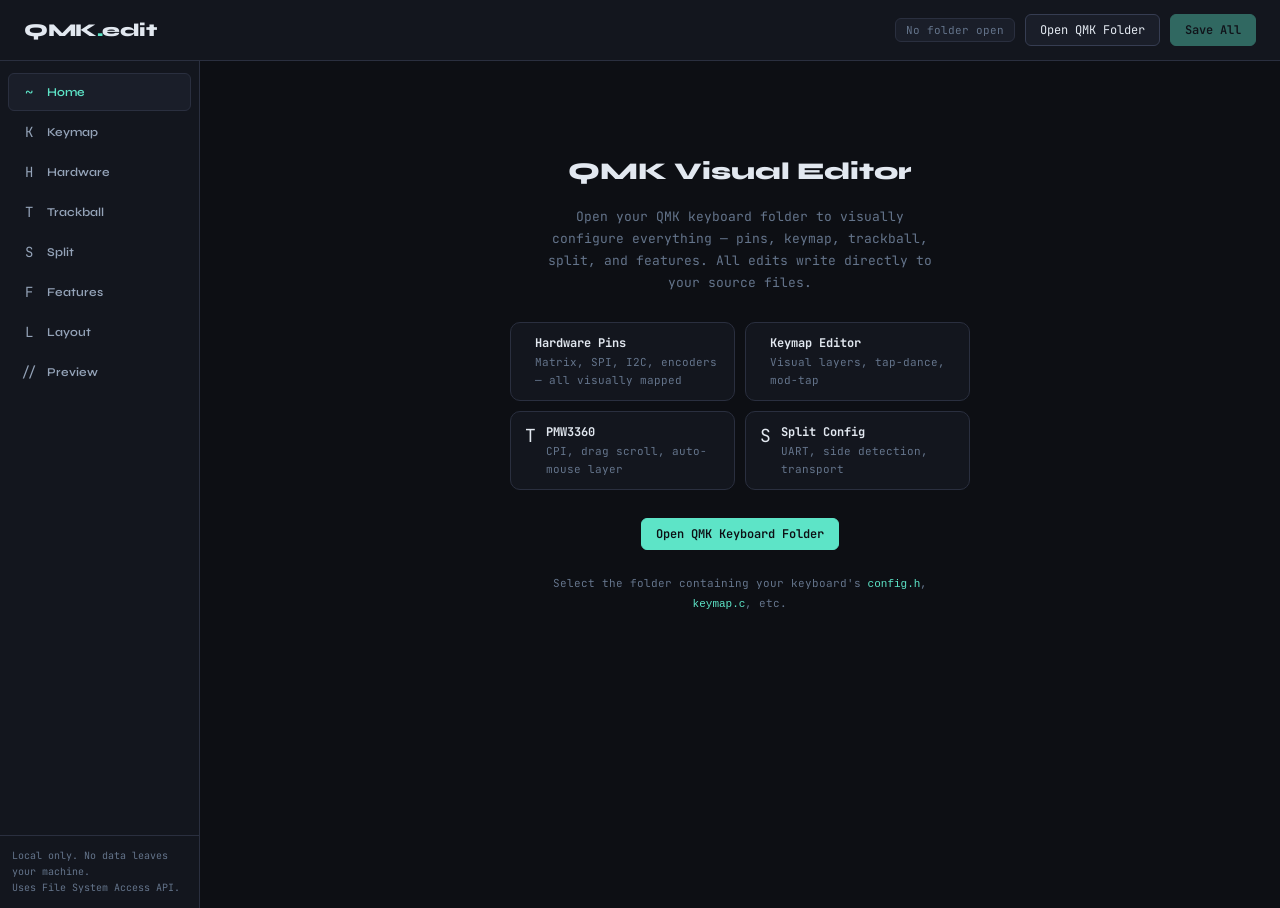
==== qmk_configurator/index.html @ 801195bc "add qmk_configurator as regular directory" ====
<!DOCTYPE html>
<html lang="en">
<head>
<meta charset="UTF-8">
<meta name="viewport" content="width=device-width, initial-scale=1.0">
<title>QMK Visual Editor</title>
<link rel="stylesheet" href="styles.css">
</head>
<body>

<header>
  <div class="logo">QMK<span>.</span>edit</div>
  <div class="header-actions">
    <div class="folder-badge" id="folderBadge">No folder open</div>
    <button class="btn" id="openFolderBtn">Open QMK Folder</button>
    <button class="btn btn-accent" id="saveAllBtn" disabled>Save All</button>
  </div>
</header>

<div class="app-layout">
  <aside class="sidebar">
    <nav class="sidebar-nav">
      <div class="nav-item active" data-panel="home">
        <span class="nav-icon">~</span>
        <span class="nav-label">Home</span>
      </div>
      <div class="nav-item" data-panel="keymap">
        <span class="nav-icon">K</span>
        <span class="nav-label">Keymap</span>
      </div>
      <div class="nav-item" data-panel="hardware">
        <span class="nav-icon">H</span>
        <span class="nav-label">Hardware</span>
      </div>
      <div class="nav-item" data-panel="trackball">
        <span class="nav-icon">T</span>
        <span class="nav-label">Trackball</span>
      </div>
      <div class="nav-item" data-panel="split">
        <span class="nav-icon">S</span>
        <span class="nav-label">Split</span>
      </div>
      <div class="nav-item" data-panel="features">
        <span class="nav-icon">F</span>
        <span class="nav-label">Features</span>
      </div>
      <div class="nav-item" data-panel="layout">
        <span class="nav-icon">L</span>
        <span class="nav-label">Layout</span>
      </div>
      <div class="nav-item" data-panel="preview">
        <span class="nav-icon">//</span>
        <span class="nav-label">Preview</span>
      </div>
    </nav>
    <div class="sidebar-footer">
      <div style="font-size:10px;color:var(--text3);line-height:1.6;">
        Local only. No data leaves your machine.<br>
        Uses File System Access API.
      </div>
    </div>
  </aside>

  <main class="main" id="mainContent">

    <!-- HOME -->
    <div class="panel active" id="panel-home">
      <div id="welcomeScreen" class="welcome">
        <div class="welcome-icon"></div>
        <h2>QMK Visual Editor</h2>
        <p>Open your QMK keyboard folder to visually configure everything — pins, keymap, trackball, split, and features. All edits write directly to your source files.</p>
        <div class="welcome-features">
          <div class="feature-item">
            <span class="feature-icon"></span>
            <div class="feature-text">
              <strong>Hardware Pins</strong>
              <span>Matrix, SPI, I2C, encoders — all visually mapped</span>
            </div>
          </div>
          <div class="feature-item">
            <span class="feature-icon"></span>
            <div class="feature-text">
              <strong>Keymap Editor</strong>
              <span>Visual layers, tap-dance, mod-tap</span>
            </div>
          </div>
          <div class="feature-item">
            <span class="feature-icon">T</span>
            <div class="feature-text">
              <strong>PMW3360</strong>
              <span>CPI, drag scroll, auto-mouse layer</span>
            </div>
          </div>
          <div class="feature-item">
            <span class="feature-icon">S</span>
            <div class="feature-text">
              <strong>Split Config</strong>
              <span>UART, side detection, transport</span>
            </div>
          </div>
        </div>
        <button class="btn btn-accent" id="openFolderBtn2" style="margin-top:8px;"> Open QMK Keyboard Folder</button>
        <p style="font-size:11px;margin-top:4px;">Select the folder containing your keyboard's <code style="color:var(--accent)">config.h</code>, <code style="color:var(--accent)">keymap.c</code>, etc.</p>
      </div>

      <div id="fileStatusScreen" style="display:none; padding:28px;">
        <div class="panel-header">
          <div class="panel-title">Project Files</div>
          <div class="panel-subtitle">Detected files in your QMK keyboard folder</div>
        </div>
        <div class="file-status" id="fileStatusList"></div>
        <div class="info-box">
          Missing files will be created with sensible defaults for RP2040 + PMW3360 + split when you save.
        </div>
        <div style="display:flex;gap:10px;">
          <button class="btn btn-accent" onclick="loadAllFiles()">Load Files</button>
        </div>
      </div>
    </div>

    <!-- KEYMAP -->
    <div class="panel" id="panel-keymap">
      <div class="panel-header">
        <div class="panel-title">Keymap Editor</div>
        <div class="panel-subtitle" id="keymapSubtitle">keymap.c — click a key to assign a keycode</div>
      </div>

      <div class="layer-tabs" id="layerTabs"></div>

      <div class="keyboard-canvas">
        <div id="keyboardVisual"></div>
      </div>

      <div class="row" style="gap:16px;align-items:flex-start;">
        <div class="flex-1">
          <div class="key-editor">
            <h3>Key Assignment — <span id="selectedKeyLabel" style="color:var(--accent)">click a key</span></h3>
            <div class="keycode-search">
              <span class="search-icon">/</span>
              <input type="text" id="keycodeSearch" placeholder="Search keycodes...">
            </div>
            <div class="keycode-categories" id="keycodeCats"></div>
            <div class="keycode-grid" id="keycodeGrid"></div>
          </div>
        </div>
        <div style="width:240px;">
          <div class="section">
            <div class="section-header">
              <span class="section-title">Layer Config</span>
            </div>
            <div class="section-body">
              <div class="field">
                <label>Layer Name</label>
                <input type="text" id="layerNameInput" placeholder="e.g. BASE, NAV, NUM">
              </div>
              <div class="field" style="margin-top:10px;">
                <label>Rows × Cols</label>
                <div style="display:flex;gap:8px;">
                  <input type="number" id="kbRows" value="4" min="1" max="12" style="width:70px;">
                  <input type="number" id="kbCols" value="6" min="1" max="16" style="width:70px;">
                  <button class="btn btn-sm" onclick="rebuildKeyboard()">↺ Rebuild</button>
                </div>
              </div>
            </div>
          </div>
        </div>
      </div>

      <div class="section">
        <div class="section-header" onclick="toggleSection(this)">
          <span class="section-title">Matrix Timing <span class="section-badge file">config.h</span></span>
          <span class="chevron">v</span>
        </div>
        <div class="section-body">
          <div class="form-grid form-grid-3">
            <div class="field">
              <label>DEBOUNCE <span class="hint">ms, default 5</span></label>
              <input type="number" id="cfgDebounce" value="5" min="0" max="100">
            </div>
            <div class="field">
              <label>MATRIX_IO_DELAY <span class="hint">us, default 30</span></label>
              <input type="number" id="cfgMatrixIoDelay" value="30" min="0" max="1000">
            </div>
            <div class="field">
              <label>USB_POLLING_INTERVAL_MS <span class="hint">default 1</span></label>
              <input type="number" id="cfgUsbPolling" value="1" min="1" max="10">
            </div>
          </div>
        </div>
      </div>

      <div class="section">
        <div class="section-header" onclick="toggleSection(this)">
          <span class="section-title">Tap / Hold Behavior <span class="section-badge file">config.h</span></span>
          <span class="chevron">v</span>
        </div>
        <div class="section-body">
          <div class="form-grid form-grid-3">
            <div class="field">
              <label>TAPPING_TERM <span class="hint">ms, default 200</span></label>
              <input type="number" id="cfgTappingTerm" value="200" min="50" max="1000">
            </div>
            <div class="field">
              <label>QUICK_TAP_TERM <span class="hint">ms, 0=disabled</span></label>
              <input type="number" id="cfgQuickTapTerm" value="0" min="0" max="500">
            </div>
            <div class="field">
              <label>ONESHOT_TIMEOUT <span class="hint">ms, default 300</span></label>
              <input type="number" id="cfgOneshotTimeout" value="300" min="0" max="5000">
            </div>
            <div class="field">
              <label>COMBO_TERM <span class="hint">ms, default TAPPING_TERM</span></label>
              <input type="number" id="cfgComboTerm" value="50" min="0" max="500">
            </div>
            <div class="field">
              <label>LEADER_TIMEOUT <span class="hint">ms, default 300</span></label>
              <input type="number" id="cfgLeaderTimeout" value="300" min="0" max="5000">
            </div>
          </div>
          <div class="toggles-grid" style="margin-top:14px;">
            <div class="toggle-row">
              <div class="toggle-label"><strong>PERMISSIVE_HOLD</strong><span>Trigger hold if another key pressed before TAPPING_TERM</span></div>
              <div class="toggle" id="tgl-permissive-hold" onclick="toggleTgl(this)"></div>
            </div>
            <div class="toggle-row">
              <div class="toggle-label"><strong>HOLD_ON_OTHER_KEY_PRESS</strong><span>Select hold immediately when another key pressed</span></div>
              <div class="toggle" id="tgl-hold-on-other" onclick="toggleTgl(this)"></div>
            </div>
            <div class="toggle-row">
              <div class="toggle-label"><strong>RETRO_TAPPING</strong><span>Tap after TAPPING_TERM if no other key interrupted</span></div>
              <div class="toggle" id="tgl-retro-tapping" onclick="toggleTgl(this)"></div>
            </div>
            <div class="toggle-row">
              <div class="toggle-label"><strong>LOCKING_SUPPORT_ENABLE</strong><span>Mechanical locking switch support</span></div>
              <div class="toggle" id="tgl-locking" onclick="toggleTgl(this)"></div>
            </div>
            <div class="toggle-row">
              <div class="toggle-label"><strong>LOCKING_RESYNC_ENABLE</strong><span>Keep LED state in sync with lock switch</span></div>
              <div class="toggle" id="tgl-locking-resync" onclick="toggleTgl(this)"></div>
            </div>
            <div class="toggle-row">
              <div class="toggle-label"><strong>MOUSE_EXTENDED_REPORT</strong><span>Extended mouse reports (-32767 to 32767)</span></div>
              <div class="toggle" id="tgl-mouse-ext" onclick="toggleTgl(this)"></div>
            </div>
          </div>
        </div>
      </div>
    </div>

    <!-- HARDWARE -->
    <div class="panel" id="panel-hardware">
      <div class="panel-header">
        <div class="panel-title">Hardware / Pins</div>
        <div class="panel-subtitle">config.h — RP2040 pin assignments</div>
      </div>

      <div class="section">
        <div class="section-header" onclick="toggleSection(this)">
          <span class="section-title">RP2040 Pin Map <span class="section-badge">live</span></span>
          <span style="display:flex;align-items:center;gap:10px;">
            <span class="chevron">v</span>
          </span>
        </div>
        <div class="section-body" style="padding:12px;">
          <div style="overflow-x:auto;">
            <svg id="rp2040Svg" viewBox="-10 0 820 660" xmlns="http://www.w3.org/2000/svg"
                 style="width:100%;max-width:760px;display:block;font-family:JetBrains Mono,monospace;"></svg>
          </div>
          <div style="display:flex;gap:16px;flex-wrap:wrap;margin-top:10px;" id="pinMapLegendFull"></div>
        </div>
      </div>

      <div class="section">
        <div class="section-header" onclick="toggleSection(this)">
          <span class="section-title">Matrix Pins <span class="section-badge file">config.h</span></span>
          <span class="chevron">v</span>
        </div>
        <div class="section-body">

          <!-- Hidden legacy inputs kept for parser/generator compat -->
          <input type="hidden" id="matrixRowPins">
          <input type="hidden" id="matrixColPins">

          <div class="info-box" style="margin-bottom:14px;">
            Click any <strong style="color:var(--accent);">row</strong> or <strong style="color:var(--accent2);">col</strong> header cell to assign a GPIO pin. Use <strong>+/−</strong> to add or remove rows and columns. Each intersection shows which switch connects those two pins.
          </div>

          <!-- Controls bar -->
          <div style="display:flex;align-items:center;gap:14px;margin-bottom:14px;flex-wrap:wrap;">
            <div style="display:flex;align-items:center;gap:6px;">
              <span style="font-size:11px;color:var(--text3);">Rows:</span>
              <button class="btn btn-sm" id="matrixRemoveRow">−</button>
              <span id="matrixRowCount" style="font-size:13px;min-width:20px;text-align:center;">4</span>
              <button class="btn btn-sm" id="matrixAddRow">+</button>
            </div>
            <div style="display:flex;align-items:center;gap:6px;">
              <span style="font-size:11px;color:var(--text3);">Cols:</span>
              <button class="btn btn-sm" id="matrixRemoveCol">−</button>
              <span id="matrixColCount" style="font-size:13px;min-width:20px;text-align:center;">6</span>
              <button class="btn btn-sm" id="matrixAddCol">+</button>
            </div>
            <div style="display:flex;align-items:center;gap:8px;margin-left:auto;">
              <label style="font-size:11px;text-transform:none;letter-spacing:0;">Diode Dir:</label>
              <select id="diodeDir" style="width:auto;">
                <option value="COL2ROW">COL2ROW</option>
                <option value="ROW2COL">ROW2COL</option>
              </select>
            </div>
          </div>

          <!-- Matrix grid -->
          <div style="overflow-x:auto;">
            <div id="matrixGrid" style="display:inline-block;min-width:100%;"></div>
          </div>

          <!-- Right-half col mirroring -->
          <div style="margin-top:14px;padding-top:12px;border-top:1px solid var(--border);">
            <div class="toggle-row">
              <div class="toggle-label">
                <strong>Reverse cols for right half</strong>
                <span>Adds MATRIX_COL_PINS_RIGHT with columns in reverse order — fixes mirrored keys on right half</span>
              </div>
              <div class="toggle" id="tgl-right-col-reverse" onclick="toggleTgl(this)"></div>
            </div>
          </div>
          <!-- Hidden inputs for right-half pins (used by generator) -->
          <input type="hidden" id="matrixRowPinsRight">
          <input type="hidden" id="matrixColPinsRight">
          <!-- Matrix pin conflict banner -->
          <div id="matrixConflictBox" style="display:none;margin-top:10px;background:var(--danger)10;border:1px solid var(--danger)40;border-radius:var(--radius);padding:10px 14px;font-size:11px;color:var(--text2);">
            <div style="font-weight:600;color:var(--danger);margin-bottom:6px;">Pin conflict — same GPIO used in multiple rows/cols. Will not compile.</div>
            <div id="matrixConflictList" style="display:flex;flex-direction:column;gap:4px;"></div>
          </div>

          <!-- Pin picker popup -->
          <div id="pinPicker" style="display:none;position:fixed;z-index:9000;background:var(--surface);border:1px solid var(--border2);border-radius:var(--radius-lg);padding:14px;box-shadow:0 8px 32px #00000060;min-width:260px;">
            <div style="display:flex;align-items:center;justify-content:space-between;margin-bottom:10px;">
              <span style="font-family:var(--font-ui);font-weight:700;font-size:13px;" id="pinPickerTitle">Assign Pin</span>
              <button class="btn btn-sm btn-danger" onclick="clearPickerPin()">Clear</button>
            </div>
            <div style="font-size:10px;color:var(--text3);margin-bottom:8px;">RP2040 GPIO — used pins shown dimmed</div>
            <div id="pinPickerGrid" style="display:flex;flex-wrap:wrap;gap:5px;"></div>
            <div style="margin-top:10px;display:flex;gap:8px;align-items:center;">
              <input type="text" id="pinPickerCustom" placeholder="Custom pin name..." style="flex:1;font-size:11px;">
              <button class="btn btn-sm" onclick="applyCustomPin()">Set</button>
            </div>
            <button class="btn btn-sm" style="margin-top:8px;width:100%;text-align:center;" onclick="closePinPicker()">Done</button>
          </div>
          <div id="pinPickerOverlay" style="display:none;position:fixed;inset:0;z-index:8999;" onclick="closePinPicker()"></div>

        </div>
      </div>

      <div class="section">
        <div class="section-header" onclick="toggleSection(this)">
          <span class="section-title">USB / Boot <span class="section-badge file">config.h</span></span>
          <span class="chevron">v</span>
        </div>
        <div class="section-body">
          <div class="form-grid form-grid-3">
            <div class="field">
              <label>Bootloader</label>
              <select id="bootloader">
                <option value="rp2040">rp2040 (UF2)</option>
                <option value="rp2040-e4">rp2040-e4</option>
              </select>
            </div>
            <div class="field">
              <label>Processor</label>
              <select id="processor">
                <option value="RP2040">RP2040</option>
              </select>
            </div>
            <div class="field">
              <label>Board</label>
              <select id="board">
                <option value="GENERIC_RP_RP2040">Generic RP2040</option>
                <option value="ADAFRUIT_KB2040">Adafruit KB2040</option>
                <option value="SPARKFUN_PRO_MICRO_RP2040">SparkFun Pro Micro RP2040</option>
                <option value="WAVESHARE_RP2040_ZERO">Waveshare Zero</option>
                <option value="SEEED_XIAO_RP2040">Seeed XIAO RP2040</option>
              </select>
            </div>
          </div>
        </div>
      </div>

      <div class="section">
        <div class="section-header" onclick="toggleSection(this)">
          <span class="section-title">RGB / LEDs <span class="section-badge file">config.h</span></span>
          <span class="chevron">v</span>
        </div>
        <div class="section-body">
          <div class="form-grid form-grid-3">
            <div class="field">
              <label>RGB Data Pin</label>
              <input type="text" id="rgbPin" placeholder="GP16">
            </div>
            <div class="field">
              <label>LED Count</label>
              <input type="number" id="rgbCount" value="0" min="0" max="300">
            </div>
            <div class="field">
              <label>RGB Type</label>
              <select id="rgbType">
                <option value="none">None</option>
                <option value="WS2812">WS2812</option>
                <option value="SK6812RGBW">SK6812RGBW</option>
                <option value="APA102">APA102</option>
              </select>
            </div>
          </div>
        </div>
      </div>

      <div class="section">
        <div class="section-header" onclick="toggleSection(this)">
          <span class="section-title">Encoders <span class="section-badge file">config.h</span></span>
          <span class="chevron">v</span>
        </div>
        <div class="section-body">
          <div class="form-grid form-grid-2">
            <div class="field">
              <label>Encoder A Pin (Left)</label>
              <input type="text" id="encAPin" placeholder="GP20">
            </div>
            <div class="field">
              <label>Encoder B Pin (Left)</label>
              <input type="text" id="encBPin" placeholder="GP21">
            </div>
            <div class="field">
              <label>Encoder A Pin (Right)</label>
              <input type="text" id="encAPin2" placeholder="GP20">
            </div>
            <div class="field">
              <label>Encoder B Pin (Right)</label>
              <input type="text" id="encBPin2" placeholder="GP21">
            </div>
          </div>
        </div>
      </div>

    </div>

    <!-- TRACKBALL -->
    <div class="panel" id="panel-trackball">
      <div class="panel-header">
        <div class="panel-title">PMW3360 Trackball</div>
        <div class="panel-subtitle">config.h + rules.mk — SPI pointing device configuration</div>
      </div>

      <div class="warn-box">
        Note: PMW3360 uses SPI. Make sure your SPI pins don't conflict with split serial. Default SPI0 on RP2040: SCK=GP2, MOSI=GP3, MISO=GP4.
      </div>

      <div class="section">
        <div class="section-header" onclick="toggleSection(this)">
          <span class="section-title">SPI / Wiring <span class="section-badge file">config.h</span></span>
          <span class="chevron">v</span>
        </div>
        <div class="section-body">
          <div class="form-grid form-grid-3">
            <div class="field">
              <label>SPI Bus</label>
              <select id="spiBus">
                <option value="SPI_DRIVER">SPI0 — SPID0 (SCK=GP2/6/18/22)</option>
                <option value="SPI_DRIVER_1">SPI1 — SPID1 (SCK=GP10/14/26)</option>
              </select>
            </div>
            <div class="field">
              <label>SCK Pin</label>
              <input type="text" id="spiSck" placeholder="GP2" value="GP2">
            </div>
            <div class="field">
              <label>MOSI Pin</label>
              <input type="text" id="spiMosi" placeholder="GP3" value="GP3">
            </div>
            <div class="field">
              <label>MISO Pin</label>
              <input type="text" id="spiMiso" placeholder="GP4" value="GP4">
            </div>
            <div class="field">
              <label>CS (Chip Select) Pin</label>
              <input type="text" id="spiCs" placeholder="GP5" value="GP5">
            </div>
            <div class="field">
              <label>Which Half?</label>
              <select id="tbSide">
                <option value="right">Right half</option>
                <option value="left">Left half</option>
              </select>
            </div>
          </div>
        </div>
      </div>

      <div class="section">
        <div class="section-header" onclick="toggleSection(this)">
          <span class="section-title">PMW3360 Settings <span class="section-badge file">config.h</span></span>
          <span class="chevron">v</span>
        </div>
        <div class="section-body">
          <div class="form-grid form-grid-3">
            <div class="field">
              <label>CPI (DPI) <span class="hint">100–12000</span></label>
              <input type="number" id="tbCpi" value="1600" min="100" max="12000" step="100">
            </div>
          </div>

          <!-- Visual Orientation Picker -->
          <div style="margin-top:18px;">
            <label style="display:block;margin-bottom:10px;">Trackball Orientation <span class="hint">drag the dial or use presets — sets ROTATIONAL_TRANSFORM_ANGLE</span></label>
            <div style="display:flex;gap:20px;align-items:flex-start;flex-wrap:wrap;">

              <!-- Compass Dial -->
              <div style="display:flex;flex-direction:column;align-items:center;gap:10px;">
                <div style="position:relative;width:140px;height:140px;cursor:grab;" id="orientDial">
                  <svg id="orientSvg" width="140" height="140" viewBox="0 0 140 140">
                    <!-- Outer ring -->
                    <circle cx="70" cy="70" r="66" fill="none" stroke="var(--border2)" stroke-width="1.5"/>
                    <circle cx="70" cy="70" r="58" fill="var(--surface3)" stroke="var(--border)" stroke-width="1"/>
                    <!-- Tick marks -->
                    <g id="ticks"></g>
                    <!-- Ball body -->
                    <circle cx="70" cy="70" r="28" fill="url(#ballGrad)" stroke="var(--accent)" stroke-width="1.5" stroke-opacity="0.5"/>
                    <defs>
                      <radialGradient id="ballGrad" cx="38%" cy="35%">
                        <stop offset="0%" stop-color="#3a4060"/>
                        <stop offset="100%" stop-color="#1a1e29"/>
                      </radialGradient>
                    </defs>
                    <!-- Direction arrow -->
                    <g id="orientArrow" transform="rotate(0,70,70)">
                      <line x1="70" y1="70" x2="70" y2="20" stroke="var(--accent)" stroke-width="2.5" stroke-linecap="round"/>
                      <polygon points="70,12 66,22 74,22" fill="var(--accent)"/>
                      <!-- Arrow label -->
                      <text x="70" y="9" text-anchor="middle" font-size="7" fill="var(--accent)" font-family="JetBrains Mono,monospace">↑</text>
                    </g>
                    <!-- Crosshair labels -->
                    <text x="70" y="8" text-anchor="middle" font-size="8" fill="var(--text3)" font-family="JetBrains Mono,monospace">0°</text>
                    <text x="134" y="73" text-anchor="end" font-size="8" fill="var(--text3)" font-family="JetBrains Mono,monospace">90°</text>
                    <text x="70" y="137" text-anchor="middle" font-size="8" fill="var(--text3)" font-family="JetBrains Mono,monospace">180°</text>
                    <text x="6" y="73" text-anchor="start" font-size="8" fill="var(--text3)" font-family="JetBrains Mono,monospace">270°</text>
                  </svg>
                </div>
                <div style="display:flex;align-items:center;gap:8px;">
                  <input type="number" id="tbRotation" value="0" min="0" max="359" step="1"
                    style="width:70px;text-align:center;"
                    oninput="setOrientAngle(parseInt(this.value)||0)">
                  <span style="color:var(--text3);font-size:11px;">degrees</span>
                </div>
              </div>

              <!-- Presets + Invert -->
              <div style="display:flex;flex-direction:column;gap:12px;flex:1;min-width:180px;">
                <div>
                  <label style="display:block;margin-bottom:6px;">Quick Presets</label>
                  <div style="display:grid;grid-template-columns:1fr 1fr;gap:5px;">
                    <button class="btn btn-sm orient-preset" data-angle="0">↑ 0° (default)</button>
                    <button class="btn btn-sm orient-preset" data-angle="90">→ 90°</button>
                    <button class="btn btn-sm orient-preset" data-angle="180">↓ 180°</button>
                    <button class="btn btn-sm orient-preset" data-angle="270">← 270°</button>
                    <button class="btn btn-sm orient-preset" data-angle="45">↗ 45°</button>
                    <button class="btn btn-sm orient-preset" data-angle="315">↖ 315°</button>
                  </div>
                </div>

                <div>
                  <label style="display:block;margin-bottom:6px;">Axis Adjustments</label>
                  <div style="display:flex;flex-direction:column;gap:6px;">
                    <div class="toggle-row">
                      <div class="toggle-label">
                        <strong>Invert X</strong>
                        <span>Flip left/right movement</span>
                      </div>
                      <div class="toggle" id="tgl-invertx" onclick="toggleTgl(this)"></div>
                    </div>
                    <div class="toggle-row">
                      <div class="toggle-label">
                        <strong>Invert Y</strong>
                        <span>Flip up/down movement</span>
                      </div>
                      <div class="toggle" id="tgl-inverty" onclick="toggleTgl(this)"></div>
                    </div>
                    <div class="toggle-row">
                      <div class="toggle-label">
                        <strong>Swap X/Y</strong>
                        <span>Rotate axes 90° (no angle needed)</span>
                      </div>
                      <div class="toggle" id="tgl-swapxy" onclick="toggleTgl(this)"></div>
                    </div>
                  </div>
                </div>

                <div class="info-box" style="margin:0;font-size:10px;">
                  <strong style="color:var(--accent);">Tip:</strong> If your ball moves diagonally when you push straight, adjust the angle. If it moves in the wrong axis entirely, use Swap X/Y. If direction is reversed, use Invert.
                </div>
              </div>
            </div>
          </div>
          <div class="toggles-grid" style="margin-top:14px;">
            <div class="toggle-row">
              <div class="toggle-label">
                <strong>Drag Scroll</strong>
                <span>Ball scrolls instead of moves cursor</span>
              </div>
              <div class="toggle" id="tgl-dragscroll" onclick="toggleTgl(this)"></div>
            </div>
            <div class="toggle-row">
              <div class="toggle-label">
                <strong>Auto Mouse Layer</strong>
                <span>Activates layer on trackball move</span>
              </div>
              <div class="toggle" id="tgl-automouse" onclick="toggleTgl(this)"></div>
            </div>
            <div class="toggle-row">
              <div class="toggle-label">
                <strong>Scroll Acceleration</strong>
                <span>Faster ball = faster scroll</span>
              </div>
              <div class="toggle" id="tgl-scrollaccel" onclick="toggleTgl(this)"></div>
            </div>
            <div class="toggle-row">
              <div class="toggle-label">
                <strong>Combined Pointing</strong>
                <span>Trackball on slave half</span>
              </div>
              <div class="toggle" id="tgl-combined" onclick="toggleTgl(this)"></div>
            </div>
          </div>
        </div>
      </div>

      <div class="section" id="autoMouseSection">
        <div class="section-header" onclick="toggleSection(this)">
          <span class="section-title">Auto Mouse Layer Settings <span class="section-badge file">config.h</span></span>
          <span class="chevron">v</span>
        </div>
        <div class="section-body">
          <div class="form-grid form-grid-3">
            <div class="field">
              <label>Auto Mouse Layer</label>
              <input type="number" id="autoMouseLayer" value="1" min="0" max="15">
            </div>
            <div class="field">
              <label>Timeout (ms)</label>
              <input type="number" id="autoMouseTimeout" value="650" min="100" max="5000">
            </div>
            <div class="field">
              <label>Debounce (ms)</label>
              <input type="number" id="autoMouseDebounce" value="25" min="0" max="200">
            </div>
          </div>
        </div>
      </div>

      <div class="section">
        <div class="section-header" onclick="toggleSection(this)">
          <span class="section-title">rules.mk Entries <span class="section-badge file">rules.mk</span></span>
          <span class="chevron">v</span>
        </div>
        <div class="section-body">
          <div class="toggles-grid">
            <div class="toggle-row">
              <div class="toggle-label">
                <strong>POINTING_DEVICE_ENABLE</strong>
                <span>Required for any pointing device</span>
              </div>
              <div class="toggle on" id="tgl-pde" onclick="toggleTgl(this)"></div>
            </div>
            <div class="toggle-row">
              <div class="toggle-label">
                <strong>SPI_DRIVER_REQUIRED</strong>
                <span>Needed for PMW3360</span>
              </div>
              <div class="toggle on" id="tgl-spi" onclick="toggleTgl(this)"></div>
            </div>
          </div>
        </div>
      </div>
    </div>

    <!-- SPLIT -->
    <div class="panel" id="panel-split">
      <div class="panel-header">
        <div class="panel-title">Split Configuration</div>
        <div class="panel-subtitle">config.h + rules.mk — handwired split keyboard settings</div>
      </div>

      <div class="section">
        <div class="section-header" onclick="toggleSection(this)">
          <span class="section-title">Transport / Serial <span class="section-badge file">rules.mk + config.h</span></span>
          <span class="chevron">v</span>
        </div>
        <div class="section-body">
          <div class="form-grid form-grid-2">
            <div class="field">
              <label>Serial Driver</label>
              <select id="serialDriver" onchange="updateSerialDriverUI()">
                <option value="vendor">vendor — Native USB (recommended, no wires)</option>
                <option value="serial">serial — PIO half-duplex (single wire, RP2040)</option>
                <option value="bitbang">bitbang — Software serial (any pin, slower)</option>
              </select>
            </div>
            <div class="field" id="serialPinField" style="display:none;">
              <label>Serial Pin <span class="hint" id="serialPinHint">SOFT_SERIAL_PIN</span></label>
              <input type="text" id="serialPin" placeholder="GP1" value="GP1">
            </div>
            <div class="field" id="serialSpeedField" style="display:none;">
              <label>Bitbang Speed <span class="hint">SELECT_SOFT_SERIAL_SPEED</span></label>
              <select id="serialSpeed">
                <option value="1">1 — 460800 baud</option>
                <option value="2">2 — 230400 baud</option>
                <option value="3">3 — 115200 baud</option>
                <option value="4">4 — 57600 baud</option>
                <option value="5">5 — 38400 baud</option>
              </select>
            </div>
          </div>
        </div>
      </div>

      <div class="section">
        <div class="section-header" onclick="toggleSection(this)">
          <span class="section-title">Side Detection <span class="section-badge file">config.h</span></span>
          <span class="chevron">v</span>
        </div>
        <div class="section-body">
          <div class="form-grid form-grid-2">
            <div class="field">
              <label>Detection Method</label>
              <select id="sideDetect">
                <option value="pin">SPLIT_HAND_PIN — dedicated GPIO</option>
                <option value="eeprom">EE_HANDS — set via QMK flashing</option>
                <option value="matrix">SPLIT_HAND_MATRIX_GRID</option>
              </select>
            </div>
            <div class="field" id="sideDetectPinField">
              <label>Hand Pin</label>
              <input type="text" id="handPin" placeholder="GP25" value="GP25">
            </div>
          </div>
          <div class="info-box" style="margin-top:12px;margin-bottom:0;">
            SPLIT_HAND_PIN: tie the pin HIGH on one half (right), LOW on the other (left) via pull resistor or VCC/GND wiring.
          </div>
          <div style="margin-top:14px;">
            <div class="form-grid form-grid-2">
              <div class="field">
                <label>Master Side <span class="hint">which half is plugged into USB</span></label>
                <select id="masterSide">
                  <option value="none">Auto-detect (SPLIT_USB_DETECT)</option>
                  <option value="left">MASTER_LEFT — left half is master</option>
                  <option value="right">MASTER_RIGHT — right half is master</option>
                </select>
              </div>
            </div>
            <div class="info-box" style="margin-top:8px;margin-bottom:0;">
              MASTER_LEFT / MASTER_RIGHT: hardcodes which half is the USB master. Use when auto-detect is unreliable. Mutually exclusive with SPLIT_USB_DETECT.
            </div>
          </div>
        </div>
      </div>

      <div class="section">
        <div class="section-header" onclick="toggleSection(this)">
          <span class="section-title">Split Features <span class="section-badge file">config.h</span></span>
          <span class="chevron">v</span>
        </div>
        <div class="section-body">
          <div class="toggles-grid">
            <div class="toggle-row">
              <div class="toggle-label">
                <strong>SPLIT_USB_DETECT</strong>
                <span>Auto-detect USB master (ignored if MASTER_LEFT/RIGHT set)</span>
              </div>
              <div class="toggle on" id="tgl-usb-detect" onclick="toggleTgl(this)"></div>
            </div>
            <div class="toggle-row">
              <div class="toggle-label">
                <strong>SPLIT_LAYER_STATE_ENABLE</strong>
                <span>Sync layer state across halves</span>
              </div>
              <div class="toggle on" id="tgl-layer-sync" onclick="toggleTgl(this)"></div>
            </div>
            <div class="toggle-row">
              <div class="toggle-label">
                <strong>SPLIT_LED_STATE_ENABLE</strong>
                <span>Sync LED/RGB state</span>
              </div>
              <div class="toggle" id="tgl-led-sync" onclick="toggleTgl(this)"></div>
            </div>
            <div class="toggle-row">
              <div class="toggle-label">
                <strong>SPLIT_MODS_ENABLE</strong>
                <span>Sync modifier state</span>
              </div>
              <div class="toggle on" id="tgl-mods-sync" onclick="toggleTgl(this)"></div>
            </div>
            <div class="toggle-row">
              <div class="toggle-label">
                <strong>SPLIT_TRANSPORT_MIRROR</strong>
                <span>Mirror matrix on master side</span>
              </div>
              <div class="toggle on" id="tgl-mirror" onclick="toggleTgl(this)"></div>
            </div>
            <div class="toggle-row">
              <div class="toggle-label">
                <strong>SPLIT_WATCHDOG_ENABLE</strong>
                <span>Watchdog for split comms</span>
              </div>
              <div class="toggle" id="tgl-watchdog" onclick="toggleTgl(this)"></div>
            </div>
          </div>
        </div>
      </div>
    </div>

    <!-- FEATURES -->
    <div class="panel" id="panel-features">
      <div class="panel-header">
        <div class="panel-title">Features</div>
        <div class="panel-subtitle">rules.mk — enable/disable QMK feature modules</div>
      </div>

      <div class="section">
        <div class="section-header" onclick="toggleSection(this)">
          <span class="section-title"> Core Features <span class="section-badge file">rules.mk</span></span>
          <span class="chevron">v</span>
        </div>
        <div class="section-body">
          <div class="toggles-grid">
            <div class="toggle-row"><div class="toggle-label"><strong>NKRO_ENABLE</strong><span>N-key rollover</span></div><div class="toggle on" id="tgl-nkro" onclick="toggleTgl(this)"></div></div>
            <div class="toggle-row"><div class="toggle-label"><strong>BOOTMAGIC_ENABLE</strong><span>Hold key on boot to enter bootloader</span></div><div class="toggle on" id="tgl-bootmagic" onclick="toggleTgl(this)"></div></div>
            <div class="toggle-row"><div class="toggle-label"><strong>MOUSEKEY_ENABLE</strong><span>Mouse keys in keymap</span></div><div class="toggle" id="tgl-mousekey" onclick="toggleTgl(this)"></div></div>
            <div class="toggle-row"><div class="toggle-label"><strong>EXTRAKEY_ENABLE</strong><span>Audio/system controls</span></div><div class="toggle on" id="tgl-extrakey" onclick="toggleTgl(this)"></div></div>
            <div class="toggle-row"><div class="toggle-label"><strong>CONSOLE_ENABLE</strong><span>Debug console (hid_listen)</span></div><div class="toggle" id="tgl-console" onclick="toggleTgl(this)"></div></div>
            <div class="toggle-row"><div class="toggle-label"><strong>COMMAND_ENABLE</strong><span>Magic commands</span></div><div class="toggle" id="tgl-command" onclick="toggleTgl(this)"></div></div>
          </div>
        </div>
      </div>

      <div class="section">
        <div class="section-header" onclick="toggleSection(this)">
          <span class="section-title">Advanced Features <span class="section-badge file">rules.mk</span></span>
          <span class="chevron">v</span>
        </div>
        <div class="section-body">
          <div class="toggles-grid">
            <div class="toggle-row"><div class="toggle-label"><strong>TAP_DANCE_ENABLE</strong><span>Multi-tap key actions</span></div><div class="toggle" id="tgl-tapdance" onclick="toggleTgl(this)"></div></div>
            <div class="toggle-row"><div class="toggle-label"><strong>COMBO_ENABLE</strong><span>Chord multiple keys</span></div><div class="toggle" id="tgl-combo" onclick="toggleTgl(this)"></div></div>
            <div class="toggle-row"><div class="toggle-label"><strong>KEY_OVERRIDE_ENABLE</strong><span>Override key+modifier combos</span></div><div class="toggle" id="tgl-keyoverride" onclick="toggleTgl(this)"></div></div>
            <div class="toggle-row"><div class="toggle-label"><strong>ENCODER_ENABLE</strong><span>Rotary encoder support</span></div><div class="toggle" id="tgl-encoder" onclick="toggleTgl(this)"></div></div>
            <div class="toggle-row"><div class="toggle-label"><strong>OLED_ENABLE</strong><span>OLED display support</span></div><div class="toggle" id="tgl-oled" onclick="toggleTgl(this)"></div></div>
            <div class="toggle-row"><div class="toggle-label"><strong>WPM_ENABLE</strong><span>Words-per-minute tracking</span></div><div class="toggle" id="tgl-wpm" onclick="toggleTgl(this)"></div></div>
            <div class="toggle-row"><div class="toggle-label"><strong>AUTOCORRECT_ENABLE</strong><span>Auto-correct words while typing</span></div><div class="toggle" id="tgl-autocorrect" onclick="toggleTgl(this)"></div></div>
            <div class="toggle-row"><div class="toggle-label"><strong>CAPS_WORD_ENABLE</strong><span>One-shot caps lock for a word</span></div><div class="toggle" id="tgl-capsword" onclick="toggleTgl(this)"></div></div>
          </div>
        </div>
      </div>

      <div class="section">
        <div class="section-header" onclick="toggleSection(this)">
          <span class="section-title">RGB Features <span class="section-badge file">rules.mk</span></span>
          <span class="chevron">v</span>
        </div>
        <div class="section-body">
          <div class="toggles-grid">
            <div class="toggle-row"><div class="toggle-label"><strong>RGBLIGHT_ENABLE</strong><span>Per-key underglow / RGB strips</span></div><div class="toggle" id="tgl-rgblight" onclick="toggleTgl(this)"></div></div>
            <div class="toggle-row"><div class="toggle-label"><strong>RGB_MATRIX_ENABLE</strong><span>Full RGB matrix (per-key)</span></div><div class="toggle" id="tgl-rgbmatrix" onclick="toggleTgl(this)"></div></div>
          </div>
        </div>
      </div>

      <div class="section">
        <div class="section-header" onclick="toggleSection(this)">
          <span class="section-title"> info.json — Layout Metadata</span>
          <span class="chevron">v</span>
        </div>
        <div class="section-body">
          <div class="form-grid form-grid-2">
            <div class="field">
              <label>Keyboard Name</label>
              <input type="text" id="kbName" placeholder="my_split_kb">
            </div>
            <div class="field">
              <label>Manufacturer</label>
              <input type="text" id="kbMfr" placeholder="handwired">
            </div>
            <div class="field">
              <label>Maintainer</label>
              <input type="text" id="kbMaintainer" placeholder="github_username">
            </div>
            <div class="field">
              <label>USB VID (hex)</label>
              <input type="text" id="usbVid" placeholder="0xFEED" value="0xFEED">
            </div>
            <div class="field">
              <label>USB PID (hex)</label>
              <input type="text" id="usbPid" placeholder="0x0000" value="0x0000">
            </div>
          </div>
        </div>
      </div>
    </div>

    <!-- PREVIEW -->
    <!-- LAYOUT EDITOR -->
    <div class="panel" id="panel-layout">
      <div class="panel-header">
        <div class="panel-title">Layout Editor</div>
        <div class="panel-subtitle">info.json → layouts.LAYOUT.layout — required for compile</div>
      </div>

      <div id="layoutConflictBox" style="display:none;background:var(--danger)10;border:1px solid var(--danger)40;border-radius:var(--radius);padding:8px 12px;font-size:11px;color:var(--text2);margin-bottom:10px;line-height:1.8;">
        <strong style="color:var(--danger);">Matrix compile errors</strong> — fix these before building firmware.<br>
        <span id="layoutConflictDupes" style="display:none;font-family:var(--font-mono);font-size:10px;color:var(--accent3);"></span>
        <span id="layoutConflictOob"   style="display:none;font-family:var(--font-mono);font-size:10px;color:var(--accent3);"></span>
      </div>
      <div class="warn-box" id="layoutWarnBox" style="display:none;">
        No layout defined yet. Use the tools below to generate one from your matrix, or import existing.
      </div>

      <!-- Toolbar -->
      <div style="display:flex;gap:8px;flex-wrap:wrap;align-items:center;margin-bottom:14px;">
        <button class="btn" id="layoutAddKeyBtn">＋ Add Key</button>
        <button class="btn btn-danger" id="layoutDeleteSelBtn" style="display:none;">Delete Selected</button>
        <button class="btn btn-danger" id="layoutClearBtn">Clear All</button>
        <div style="display:flex;align-items:center;gap:6px;margin-left:auto;">
          <span style="font-size:11px;color:var(--text3);">Layout Name:</span>
          <input type="text" id="layoutName" value="LAYOUT" style="width:120px;font-size:12px;">
        </div>
        <div style="display:flex;align-items:center;gap:6px;">
          <span style="font-size:11px;color:var(--text3);">Unit px:</span>
          <input type="number" id="layoutUnitPx" value="54" min="30" max="100" style="width:60px;font-size:12px;" oninput="renderLayoutCanvas()">
        </div>
      </div>

      <!-- Canvas -->
      <div style="background:var(--surface2);border:1px solid var(--border);border-radius:var(--radius-lg);padding:16px;overflow:auto;margin-bottom:14px;">
        <div id="layoutCanvas" style="position:relative;min-height:120px;"></div>
      </div>

      <!-- Selected key editor -->
      <div id="layoutKeyEditor" style="display:none;">
        <div class="section">
          <div class="section-header" onclick="toggleSection(this)">
            <span class="section-title">Selected Key Properties</span>
            <span class="chevron">v</span>
          </div>
          <div class="section-body">
            <div class="form-grid form-grid-3">
              <div class="field">
                <label>Matrix Row</label>
                <input type="number" id="lkRow" min="0" max="15" oninput="updateSelectedKey()">
              </div>
              <div class="field">
                <label>Matrix Col</label>
                <input type="number" id="lkCol" min="0" max="15" oninput="updateSelectedKey()">
              </div>
              <div class="field">
                <label>Label <span class="hint">optional</span></label>
                <input type="text" id="lkLabel" placeholder="e.g. Escape" oninput="updateSelectedKey()">
              </div>
              <div class="field">
                <label>X <span class="hint">key units</span></label>
                <input type="number" id="lkX" step="0.25" min="0" oninput="updateSelectedKey()">
              </div>
              <div class="field">
                <label>Y <span class="hint">key units</span></label>
                <input type="number" id="lkY" step="0.25" min="0" oninput="updateSelectedKey()">
              </div>
              <div class="field">
                <label>Width <span class="hint">default 1</span></label>
                <input type="number" id="lkW" step="0.25" min="0.25" value="1" oninput="updateSelectedKey()">
              </div>
              <div class="field">
                <label>Height <span class="hint">default 1</span></label>
                <input type="number" id="lkH" step="0.25" min="0.25" value="1" oninput="updateSelectedKey()">
              </div>
            </div>
            <div style="margin-top:10px;">
              <button class="btn btn-danger btn-sm" onclick="deleteSelectedKey()"> Delete Key</button>
            </div>
          </div>
        </div>
      </div>

      <!-- JSON preview -->
      <div class="section">
        <div class="section-header" onclick="toggleSection(this)">
          <span class="section-title">{ } Raw JSON <span class="section-badge file">info.json</span></span>
          <span class="chevron">v</span>
        </div>
        <div class="section-body" style="padding:0;">
          <div class="code-preview" style="border:none;">
            <div class="code-preview-header">
              <span class="code-preview-title">layouts.LAYOUT.layout</span>
              <div style="display:flex;gap:6px;">
                <button class="btn btn-sm" onclick="importLayoutJson()">Import JSON</button>
                <button class="btn btn-sm" onclick="copyLayoutJson()">Copy</button>
              </div>
            </div>
            <div class="code-body" id="layoutJsonPreview" style="max-height:200px;font-size:10px;"></div>
          </div>
        </div>
      </div>
    </div>

    <div class="panel" id="panel-preview">
      <div class="panel-header">
        <div class="panel-title">File Preview</div>
        <div class="panel-subtitle">Generated file contents based on your settings</div>
      </div>

      <div style="display:flex;gap:8px;margin-bottom:16px;flex-wrap:wrap;">
        <button class="btn" onclick="showPreview('config')">config.h</button>
        <button class="btn" onclick="showPreview('rules')">rules.mk</button>
        <button class="btn" onclick="showPreview('info')">info.json</button>
        <button class="btn" onclick="showPreview('keymap')">keymap.c</button>
      </div>

      <div class="code-preview">
        <div class="code-preview-header">
          <span class="code-preview-title" id="previewTitle">config.h</span>
          <button class="btn btn-sm" onclick="copyPreview()">Copy</button>
        </div>
        <div class="code-body" id="previewBody"></div>
      </div>
    </div>

  </main>
</div>

<div class="toast-container" id="toasts"></div>

<script src="js/state.js"></script>
<script src="js/parsers.js"></script>
<script src="js/generators.js"></script>
<script src="js/keymap.js"></script>
<script src="js/pinout.js"></script>
<script src="js/matrix.js"></script>
<script src="js/trackball.js"></script>
<script src="js/layout.js"></script>
<script src="js/filesystem.js"></script>
<script src="js/preview.js"></script>
<script src="js/main.js"></script>
</body>
</html>
---- qmk_configurator/styles.css ----
@import url('https://fonts.googleapis.com/css2?family=JetBrains+Mono:wght@300;400;500;600;700&family=Syne:wght@400;600;700;800&display=swap');

  :root {
    --bg: #0d0f14;
    --surface: #13161e;
    --surface2: #1a1e29;
    --surface3: #222736;
    --border: #2a2f3f;
    --border2: #363d52;
    --accent: #5de4c7;
    --accent2: #7b9ef0;
    --accent3: #f0a86b;
    --danger: #f06b6b;
    --text: #e2e8f0;
    --text2: #94a3b8;
    --text3: #64748b;
    --key-bg: #1e2433;
    --key-border: #2e3649;
    --key-hover: #252d3f;
    --key-active: #5de4c720;
    --radius: 6px;
    --radius-lg: 10px;
    --font-mono: 'JetBrains Mono', monospace;
    --font-ui: 'Syne', sans-serif;
  }

  * { box-sizing: border-box; margin: 0; padding: 0; }

  body {
    background: var(--bg);
    color: var(--text);
    font-family: var(--font-mono);
    font-size: 13px;
    min-height: 100vh;
    overflow-x: hidden;
  }

  /* ── HEADER ── */
  header {
    display: flex;
    align-items: center;
    justify-content: space-between;
    padding: 14px 24px;
    background: var(--surface);
    border-bottom: 1px solid var(--border);
    position: sticky;
    top: 0;
    z-index: 100;
  }

  .logo {
    font-family: var(--font-ui);
    font-size: 18px;
    font-weight: 800;
    letter-spacing: -0.5px;
    color: var(--text);
  }
  .logo span { color: var(--accent); }

  .header-actions { display: flex; gap: 10px; align-items: center; }

  .folder-badge {
    font-size: 11px;
    color: var(--text3);
    background: var(--surface2);
    border: 1px solid var(--border);
    border-radius: var(--radius);
    padding: 4px 10px;
    font-family: var(--font-mono);
    max-width: 260px;
    overflow: hidden;
    text-overflow: ellipsis;
    white-space: nowrap;
  }

  /* ── BUTTONS ── */
  .btn {
    display: inline-flex;
    align-items: center;
    gap: 6px;
    padding: 7px 14px;
    border-radius: var(--radius);
    border: 1px solid var(--border2);
    background: var(--surface2);
    color: var(--text);
    font-family: var(--font-mono);
    font-size: 12px;
    cursor: pointer;
    transition: all 0.15s;
    white-space: nowrap;
  }
  .btn:hover { background: var(--surface3); border-color: var(--border2); }
  .btn-accent { background: var(--accent); color: #0d0f14; border-color: var(--accent); font-weight: 600; }
  .btn-accent:hover { background: #4dd1b5; border-color: #4dd1b5; }
  .btn-danger { border-color: var(--danger); color: var(--danger); }
  .btn-danger:hover { background: var(--danger)15; }
  .btn-sm { padding: 4px 10px; font-size: 11px; }
  .btn:disabled { opacity: 0.4; cursor: not-allowed; }

  /* ── LAYOUT ── */
  .app-layout {
    display: flex;
    height: calc(100vh - 53px);
  }

  /* ── SIDEBAR ── */
  .sidebar {
    width: 200px;
    min-width: 200px;
    background: var(--surface);
    border-right: 1px solid var(--border);
    display: flex;
    flex-direction: column;
    overflow: hidden;
  }

  .sidebar-nav {
    display: flex;
    flex-direction: column;
    padding: 12px 8px;
    gap: 2px;
    flex: 1;
  }

  .nav-item {
    display: flex;
    align-items: center;
    gap: 10px;
    padding: 9px 12px;
    border-radius: var(--radius);
    cursor: pointer;
    color: var(--text2);
    transition: all 0.15s;
    font-size: 12px;
    border: 1px solid transparent;
    user-select: none;
  }
  .nav-item:hover { background: var(--surface2); color: var(--text); }
  .nav-item.active { background: var(--surface2); color: var(--accent); border-color: var(--border); }
  .nav-icon { width: 16px; text-align: center; font-size: 14px; }
  .nav-label { font-family: var(--font-ui); font-size: 12px; font-weight: 600; }

  .sidebar-footer {
    padding: 12px;
    border-top: 1px solid var(--border);
  }

  /* ── MAIN ── */
  .main {
    flex: 1;
    overflow-y: auto;
    padding: 0;
  }

  .panel {
    display: none;
    padding: 28px;
    max-width: 1100px;
  }
  .panel.active { display: block; }

  .panel-header {
    margin-bottom: 24px;
  }
  .panel-title {
    font-family: var(--font-ui);
    font-size: 20px;
    font-weight: 700;
    color: var(--text);
    margin-bottom: 4px;
  }
  .panel-subtitle { color: var(--text3); font-size: 12px; }

  /* ── SECTIONS ── */
  .section {
    background: var(--surface);
    border: 1px solid var(--border);
    border-radius: var(--radius-lg);
    margin-bottom: 16px;
    overflow: hidden;
  }

  .section-header {
    display: flex;
    align-items: center;
    justify-content: space-between;
    padding: 14px 18px;
    border-bottom: 1px solid var(--border);
    cursor: pointer;
    user-select: none;
  }
  .section-header:hover { background: var(--surface2); }

  .section-title {
    font-family: var(--font-ui);
    font-size: 13px;
    font-weight: 700;
    color: var(--text);
    display: flex;
    align-items: center;
    gap: 8px;
  }
  .section-badge {
    font-size: 10px;
    font-family: var(--font-mono);
    padding: 2px 7px;
    border-radius: 99px;
    background: var(--surface3);
    color: var(--text3);
    font-weight: 400;
  }
  .section-badge.file { background: var(--accent)20; color: var(--accent); }

  .section-body { padding: 18px; }
  .section-collapsed .section-body { display: none; }
  .chevron { transition: transform 0.2s; color: var(--text3); }
  .section-collapsed .chevron { transform: rotate(-90deg); }

  /* ── FORM GRID ── */
  .form-grid {
    display: grid;
    grid-template-columns: repeat(auto-fill, minmax(200px, 1fr));
    gap: 14px;
  }
  .form-grid-2 { grid-template-columns: 1fr 1fr; }
  .form-grid-3 { grid-template-columns: 1fr 1fr 1fr; }

  .field {
    display: flex;
    flex-direction: column;
    gap: 6px;
  }
  .field-full { grid-column: 1 / -1; }

  label {
    font-size: 11px;
    color: var(--text3);
    font-weight: 500;
    text-transform: uppercase;
    letter-spacing: 0.5px;
  }
  label .required { color: var(--danger); margin-left: 2px; }
  label .hint {
    font-size: 10px;
    color: var(--text3);
    text-transform: none;
    letter-spacing: 0;
    font-weight: 400;
    margin-left: 4px;
  }

  input[type="text"], input[type="number"], select, textarea {
    background: var(--surface2);
    border: 1px solid var(--border);
    border-radius: var(--radius);
    color: var(--text);
    font-family: var(--font-mono);
    font-size: 12px;
    padding: 8px 10px;
    transition: border-color 0.15s;
    width: 100%;
  }
  input:focus, select:focus, textarea:focus {
    outline: none;
    border-color: var(--accent);
  }
  input::placeholder { color: var(--text3); }
  select option { background: var(--surface2); }
  textarea { resize: vertical; min-height: 80px; line-height: 1.6; }

  .toggle-row {
    display: flex;
    align-items: center;
    justify-content: space-between;
    padding: 10px 12px;
    border-radius: var(--radius);
    background: var(--surface2);
    border: 1px solid var(--border);
  }
  .toggle-label {
    display: flex;
    flex-direction: column;
    gap: 2px;
  }
  .toggle-label strong { font-size: 12px; color: var(--text); font-weight: 500; }
  .toggle-label span { font-size: 11px; color: var(--text3); }

  .toggle {
    width: 36px;
    height: 20px;
    background: var(--surface3);
    border-radius: 99px;
    border: 1px solid var(--border2);
    cursor: pointer;
    position: relative;
    transition: all 0.2s;
    flex-shrink: 0;
  }
  .toggle::after {
    content: '';
    position: absolute;
    width: 14px;
    height: 14px;
    background: var(--text3);
    border-radius: 50%;
    top: 2px;
    left: 2px;
    transition: all 0.2s;
  }
  .toggle.on { background: var(--accent)30; border-color: var(--accent); }
  .toggle.on::after { background: var(--accent); left: 18px; }

  .toggles-grid {
    display: grid;
    grid-template-columns: 1fr 1fr;
    gap: 8px;
  }

  /* ── PIN MATRIX ── */
  .pin-matrix-grid {
    display: flex;
    flex-direction: column;
    gap: 8px;
  }
  .pin-row {
    display: flex;
    gap: 6px;
    flex-wrap: wrap;
  }
  .pin-chip {
    background: var(--surface2);
    border: 1px solid var(--border);
    border-radius: var(--radius);
    padding: 5px 10px;
    font-size: 11px;
    color: var(--text2);
    cursor: pointer;
    transition: all 0.15s;
    display: flex;
    align-items: center;
    gap: 5px;
  }
  .pin-chip:hover { border-color: var(--border2); color: var(--text); }
  .pin-chip.selected { background: var(--accent)15; border-color: var(--accent); color: var(--accent); }
  .pin-chip .pin-num { color: var(--text3); font-size: 10px; }
  .pin-chip.selected .pin-num { color: var(--accent)80; }

  .pin-section-label {
    font-size: 10px;
    color: var(--text3);
    text-transform: uppercase;
    letter-spacing: 0.5px;
    padding: 4px 0;
    border-bottom: 1px solid var(--border);
    margin-bottom: 4px;
  }

  /* ── KEYMAP ── */
  .layer-tabs {
    display: flex;
    gap: 6px;
    margin-bottom: 16px;
    flex-wrap: wrap;
  }
  .layer-tab {
    padding: 6px 14px;
    border-radius: var(--radius);
    border: 1px solid var(--border);
    background: var(--surface2);
    color: var(--text2);
    cursor: pointer;
    font-family: var(--font-mono);
    font-size: 11px;
    transition: all 0.15s;
  }
  .layer-tab:hover { color: var(--text); border-color: var(--border2); }
  .layer-tab.active { background: var(--accent)15; border-color: var(--accent); color: var(--accent); }
  .layer-tab.add-layer { color: var(--text3); border-style: dashed; }
  .layer-tab.add-layer:hover { color: var(--accent); border-color: var(--accent); }
  .layer-tab .remove-layer {
    margin-left: 6px; font-size: 12px; line-height: 1;
    color: var(--text3); cursor: pointer; opacity: 0.6; transition: opacity 0.15s, color 0.15s;
  }
  .layer-tab .remove-layer:hover { opacity: 1; color: var(--danger); }

  .keyboard-canvas {
    background: var(--surface2);
    border: 1px solid var(--border);
    border-radius: var(--radius-lg);
    padding: 20px;
    margin-bottom: 16px;
    overflow-x: auto;
  }

  .kb-row { display: flex; gap: 4px; margin-bottom: 4px; }

  .key {
    background: var(--key-bg);
    border: 1px solid var(--key-border);
    border-radius: 5px;
    width: 44px;
    height: 44px;
    display: flex;
    flex-direction: column;
    align-items: center;
    justify-content: center;
    cursor: pointer;
    transition: all 0.12s;
    position: relative;
    flex-shrink: 0;
    font-size: 9px;
    color: var(--text2);
    text-align: center;
    padding: 2px;
    line-height: 1.2;
    user-select: none;
  }
  .key:hover { background: var(--key-hover); border-color: var(--border2); color: var(--text); }
  .key.selected { background: var(--accent)20; border-color: var(--accent); color: var(--accent); }
  .key.wide-1-5 { width: 66px; }
  .key.wide-1-75 { width: 77px; }
  .key.wide-2 { width: 92px; }
  .key.wide-2-25 { width: 103px; }
  .key.wide-2-75 { width: 125px; }
  .key.wide-6-25 { width: 281px; }
  .key.tall-2 { height: 92px; }
  .key-label { font-size: 9px; word-break: break-all; }
  .key-fn { font-size: 8px; color: var(--accent); position: absolute; top: 2px; left: 3px; }

  .split-gap { width: 20px; flex-shrink: 0; }

  .trackball-vis {
    width: 44px;
    height: 44px;
    border-radius: 50%;
    background: radial-gradient(circle at 35% 35%, #3a3f55, #1a1e29);
    border: 2px solid var(--accent)40;
    display: flex;
    align-items: center;
    justify-content: center;
    font-size: 8px;
    color: var(--accent);
    cursor: default;
    flex-shrink: 0;
  }

  /* ── KEY EDITOR PANEL ── */
  .key-editor {
    background: var(--surface2);
    border: 1px solid var(--border);
    border-radius: var(--radius-lg);
    padding: 16px;
  }
  .key-editor h3 {
    font-family: var(--font-ui);
    font-size: 13px;
    font-weight: 700;
    margin-bottom: 14px;
    color: var(--text2);
  }
  .keycode-search {
    position: relative;
    margin-bottom: 12px;
  }
  .keycode-search input {
    padding-left: 30px;
  }
  .keycode-search .search-icon {
    position: absolute;
    left: 10px;
    top: 50%;
    transform: translateY(-50%);
    color: var(--text3);
    font-size: 12px;
  }

  .keycode-categories { display: flex; gap: 6px; flex-wrap: wrap; margin-bottom: 10px; }
  .cat-btn {
    padding: 3px 9px;
    border-radius: 99px;
    border: 1px solid var(--border);
    background: var(--surface2);
    color: var(--text3);
    font-size: 10px;
    cursor: pointer;
    font-family: var(--font-mono);
    transition: all 0.15s;
  }
  .cat-btn:hover { color: var(--text); }
  .cat-btn.active { background: var(--accent2)20; border-color: var(--accent2); color: var(--accent2); }

  .keycode-grid {
    display: flex;
    flex-wrap: wrap;
    gap: 4px;
    max-height: 200px;
    overflow-y: auto;
  }
  .kc-chip {
    padding: 4px 8px;
    border-radius: var(--radius);
    border: 1px solid var(--border);
    background: var(--surface3);
    color: var(--text2);
    font-size: 10px;
    cursor: pointer;
    transition: all 0.12s;
    white-space: nowrap;
  }
  .kc-chip:hover { background: var(--accent)15; border-color: var(--accent); color: var(--accent); }

  /* ── CODE PREVIEW ── */
  .code-preview {
    background: #0a0c10;
    border: 1px solid var(--border);
    border-radius: var(--radius-lg);
    overflow: hidden;
  }
  .code-preview-header {
    display: flex;
    align-items: center;
    justify-content: space-between;
    padding: 10px 16px;
    border-bottom: 1px solid var(--border);
    background: var(--surface);
  }
  .code-preview-title { font-size: 11px; color: var(--text3); }
  .code-body {
    padding: 16px;
    font-family: var(--font-mono);
    font-size: 11px;
    line-height: 1.8;
    overflow-x: auto;
    white-space: pre;
    color: var(--text2);
    max-height: 400px;
    overflow-y: auto;
  }
  .code-body .kw { color: #7b9ef0; }
  .code-body .val { color: #5de4c7; }
  .code-body .str { color: #f0a86b; }
  .code-body .cmt { color: #3d4a63; }
  .code-body .num { color: #f06b6b; }

  /* ── TOAST ── */
  .toast-container {
    position: fixed;
    bottom: 24px;
    right: 24px;
    z-index: 9999;
    display: flex;
    flex-direction: column;
    gap: 8px;
  }
  .toast {
    background: var(--surface);
    border: 1px solid var(--border);
    border-radius: var(--radius-lg);
    padding: 12px 16px;
    display: flex;
    align-items: center;
    gap: 10px;
    font-size: 12px;
    animation: slideIn 0.2s ease;
    max-width: 320px;
  }
  .toast.success { border-color: var(--accent)60; }
  .toast.error { border-color: var(--danger)60; }
  @keyframes slideIn {
    from { opacity: 0; transform: translateX(20px); }
    to { opacity: 1; transform: translateX(0); }
  }

  /* ── WELCOME ── */
  .welcome {
    display: flex;
    flex-direction: column;
    align-items: center;
    justify-content: center;
    height: 100%;
    text-align: center;
    padding: 40px;
    gap: 20px;
  }
  .welcome-icon { font-size: 48px; margin-bottom: 8px; }
  .welcome h2 {
    font-family: var(--font-ui);
    font-size: 24px;
    font-weight: 800;
    color: var(--text);
  }
  .welcome p { color: var(--text3); max-width: 400px; line-height: 1.7; }
  .welcome-features {
    display: grid;
    grid-template-columns: 1fr 1fr;
    gap: 10px;
    max-width: 460px;
    text-align: left;
    margin-top: 8px;
  }
  .feature-item {
    background: var(--surface);
    border: 1px solid var(--border);
    border-radius: var(--radius-lg);
    padding: 12px 14px;
    display: flex;
    align-items: flex-start;
    gap: 10px;
  }
  .feature-icon { font-size: 18px; flex-shrink: 0; }
  .feature-text strong { display: block; font-size: 12px; color: var(--text); margin-bottom: 2px; }
  .feature-text span { font-size: 11px; color: var(--text3); line-height: 1.5; }

  /* ── RP2040 PINOUT ── */
  .pin-role-free     { fill: var(--surface3); stroke: var(--border2); }
  .pin-role-matrix-row { fill: #1a3a2a; stroke: var(--accent); }
  .pin-role-matrix-col { fill: #1a2a3a; stroke: var(--accent2); }
  .pin-role-trackball   { fill: #3a2a1a; stroke: var(--accent3); }
  .pin-role-split       { fill: #2a1a3a; stroke: #c084fc; }
  .pin-role-rgb         { fill: #3a1a2a; stroke: #f472b6; }
  .pin-role-encoder     { fill: #1a3a3a; stroke: #34d399; }
  .pin-role-power       { fill: #1f1f1f; stroke: var(--border2); }
  .pin-role-conflict    { fill: #3a1a1a; stroke: var(--danger); }

  .pinout-pin { cursor: default; transition: opacity 0.15s; }
  .pinout-pin:hover { opacity: 0.85; }
  .pinout-pin.clickable { cursor: pointer; }
  .pinout-pin.clickable:hover { opacity: 0.75; }

  .legend-dot {
    display: inline-block; width: 10px; height: 10px;
    border-radius: 2px; margin-right: 5px; vertical-align: middle;
    border: 1px solid;
  }
  .legend-item {
    display: flex; align-items: center;
    font-size: 10px; color: var(--text2);
    white-space: nowrap;
  }

  /* ── MATRIX GRID ── */
  .mx-table { border-collapse: separate; border-spacing: 5px; }

  .mx-corner {
    width: 54px; height: 54px;
    background: var(--surface3);
    border-radius: var(--radius);
    font-size: 10px; color: var(--text3);
    text-align: center; vertical-align: middle;
    padding: 4px;
  }

  .mx-col-header {
    width: 54px; height: 54px;
    background: var(--accent2)18;
    border: 1px solid var(--accent2)40;
    border-radius: var(--radius);
    text-align: center; vertical-align: middle;
    cursor: pointer;
    transition: all 0.15s;
    position: relative;
  }
  .mx-col-header:hover { background: var(--accent2)30; border-color: var(--accent2); }
  .mx-col-header .col-num { font-size: 9px; color: var(--text3); display: block; }
  .mx-col-header .col-pin { font-size: 11px; color: var(--accent2); font-weight: 600; display: block; }
  .mx-col-header .col-pin.unset { color: var(--text3); font-weight: 400; font-style: italic; }

  .mx-row-header {
    width: 54px; height: 54px;
    background: var(--accent)18;
    border: 1px solid var(--accent)40;
    border-radius: var(--radius);
    text-align: center; vertical-align: middle;
    cursor: pointer;
    transition: all 0.15s;
  }
  .mx-row-header:hover { background: var(--accent)30; border-color: var(--accent); }
  .mx-row-header.conflict { background: var(--danger)18 !important; border-color: var(--danger) !important; }
  .mx-row-header.conflict .row-pin { color: var(--danger) !important; }
  .mx-col-header.conflict { background: var(--danger)18 !important; border-color: var(--danger) !important; }
  .mx-col-header.conflict .col-pin { color: var(--danger) !important; }
  .mx-row-header .row-num { font-size: 9px; color: var(--text3); display: block; }
  .mx-row-header .row-pin { font-size: 11px; color: var(--accent); font-weight: 600; display: block; }
  .mx-row-header .row-pin.unset { color: var(--text3); font-weight: 400; font-style: italic; }

  .mx-cell {
    width: 54px; height: 54px;
    background: var(--surface2);
    border: 1px solid var(--border);
    border-radius: var(--radius);
    text-align: center; vertical-align: middle;
    font-size: 9px; color: var(--text3);
    position: relative;
    transition: background 0.12s;
  }
  .mx-cell::after {
    content: '*';
    font-size: 14px;
    color: var(--border2);
    display: block;
    line-height: 1;
  }
  .mx-cell.row-hi { background: var(--accent)08; }
  .mx-cell.col-hi { background: var(--accent2)08; }
  .mx-cell.both-hi { background: var(--surface3); border-color: var(--border2); }
  .mx-cell.both-hi::after { color: var(--text2); }

  .mx-add-btn {
    width: 54px; height: 54px;
    display: flex; align-items: center; justify-content: center;
  }

  /* Pin picker chips */
  .pp-chip {
    padding: 4px 8px;
    border-radius: var(--radius);
    border: 1px solid var(--border);
    background: var(--surface2);
    color: var(--text2);
    font-size: 10px;
    cursor: pointer;
    font-family: var(--font-mono);
    transition: all 0.12s;
    white-space: nowrap;
  }
  .pp-chip:hover { background: var(--accent)15; border-color: var(--accent); color: var(--accent); }
  .pp-chip.used { opacity: 0.35; cursor: default; text-decoration: line-through; }
  .pp-chip.used:hover { background: var(--surface2); border-color: var(--border); color: var(--text2); }
  .pp-chip.selected { background: var(--accent)25; border-color: var(--accent); color: var(--accent); }


  /* ── LAYOUT EDITOR ── */
  .lk {
    position: absolute;
    background: var(--key-bg);
    border: 1.5px solid var(--key-border);
    border-radius: 5px;
    cursor: pointer;
    display: flex;
    flex-direction: column;
    align-items: center;
    justify-content: center;
    user-select: none;
    transition: border-color 0.12s, background 0.12s;
    box-sizing: border-box;
    overflow: hidden;
  }
  .lk:hover { border-color: var(--border2); background: var(--key-hover); }
  .lk.selected  { border-color: var(--accent); background: var(--accent)18; }
  /* duplicate matrix pos = yellow/amber */
  .lk.conflict-dupe  { border-color: var(--accent3) !important; background: var(--accent3)18 !important; animation: lk-pulse-amber 1.2s ease-in-out infinite; }
  .lk.conflict-dupe .lk-matrix { color: var(--accent3) !important; }
  .lk.selected.conflict-dupe { border-color: var(--accent3); background: var(--accent3)28; }
  @keyframes lk-pulse-amber {
    0%, 100% { box-shadow: 0 0 0 0 var(--accent3)40; }
    50%       { box-shadow: 0 0 0 4px var(--accent3)00; }
  }
  /* out of bounds = red */
  .lk.conflict-oob  { border-color: var(--danger) !important; background: var(--danger)18 !important; animation: lk-pulse-red 1.2s ease-in-out infinite; }
  .lk.conflict-oob .lk-matrix { color: var(--danger) !important; }
  .lk.selected.conflict-oob { border-color: var(--danger); background: var(--danger)28; }
  @keyframes lk-pulse-red {
    0%, 100% { box-shadow: 0 0 0 0 var(--danger)40; }
    50%       { box-shadow: 0 0 0 4px var(--danger)00; }
  }
  .lk .lk-matrix { font-size: 8px; color: var(--accent); font-weight: 600; line-height:1; }
  .lk .lk-label  { font-size: 8px; color: var(--text3); line-height:1.2; }
  .lk .lk-pos    { font-size: 7px; color: var(--text3); opacity:0.6; line-height:1; }
  .lk-drag-hint  { position:absolute; bottom:2px; right:3px; font-size:7px; color:var(--text3); opacity:0.4; }

  .layout-grid-bg {
    position: absolute;
    inset: 0;
    background-image:
      linear-gradient(var(--border)55 1px, transparent 1px),
      linear-gradient(90deg, var(--border)55 1px, transparent 1px);
    background-size: var(--lk-unit) var(--lk-unit);
    pointer-events: none;
    border-radius: var(--radius);
  }

  /* ── SCROLLBAR ── */
  ::-webkit-scrollbar { width: 6px; height: 6px; }
  ::-webkit-scrollbar-track { background: transparent; }
  ::-webkit-scrollbar-thumb { background: var(--border2); border-radius: 99px; }
  ::-webkit-scrollbar-thumb:hover { background: var(--text3); }

  /* ── DIVIDER ── */
  .divider { border: none; border-top: 1px solid var(--border); margin: 16px 0; }
  .row { display: flex; gap: 12px; align-items: flex-start; }
  .col { display: flex; flex-direction: column; gap: 12px; }
  .flex-1 { flex: 1; }
  .info-box {
    background: var(--accent2)10;
    border: 1px solid var(--accent2)30;
    border-radius: var(--radius);
    padding: 10px 12px;
    font-size: 11px;
    color: var(--text2);
    line-height: 1.6;
    margin-bottom: 12px;
  }
  .warn-box {
    background: var(--accent3)10;
    border: 1px solid var(--accent3)30;
    border-radius: var(--radius);
    padding: 10px 12px;
    font-size: 11px;
    color: var(--text2);
    line-height: 1.6;
    margin-bottom: 12px;
  }

  .file-status {
    display: flex;
    flex-direction: column;
    gap: 6px;
    margin-bottom: 16px;
  }
  .file-item {
    display: flex;
    align-items: center;
    gap: 10px;
    padding: 8px 12px;
    background: var(--surface2);
    border: 1px solid var(--border);
    border-radius: var(--radius);
    font-size: 11px;
  }
  .file-dot {
    width: 7px;
    height: 7px;
    border-radius: 50%;
    background: var(--text3);
    flex-shrink: 0;
  }
  .file-dot.ok { background: var(--accent); }
  .file-dot.missing { background: var(--danger); }
  .file-name { color: var(--text2); font-weight: 500; flex: 1; }
  .file-path { color: var(--text3); font-size: 10px; }

/* ─── Unloaded state ─── */
body.app--unloaded .panel:not(#panel-home) {
  opacity: 0.3;
  pointer-events: none;
  user-select: none;
  transition: opacity 0.3s ease;
}
.panel { transition: opacity 0.3s ease; }
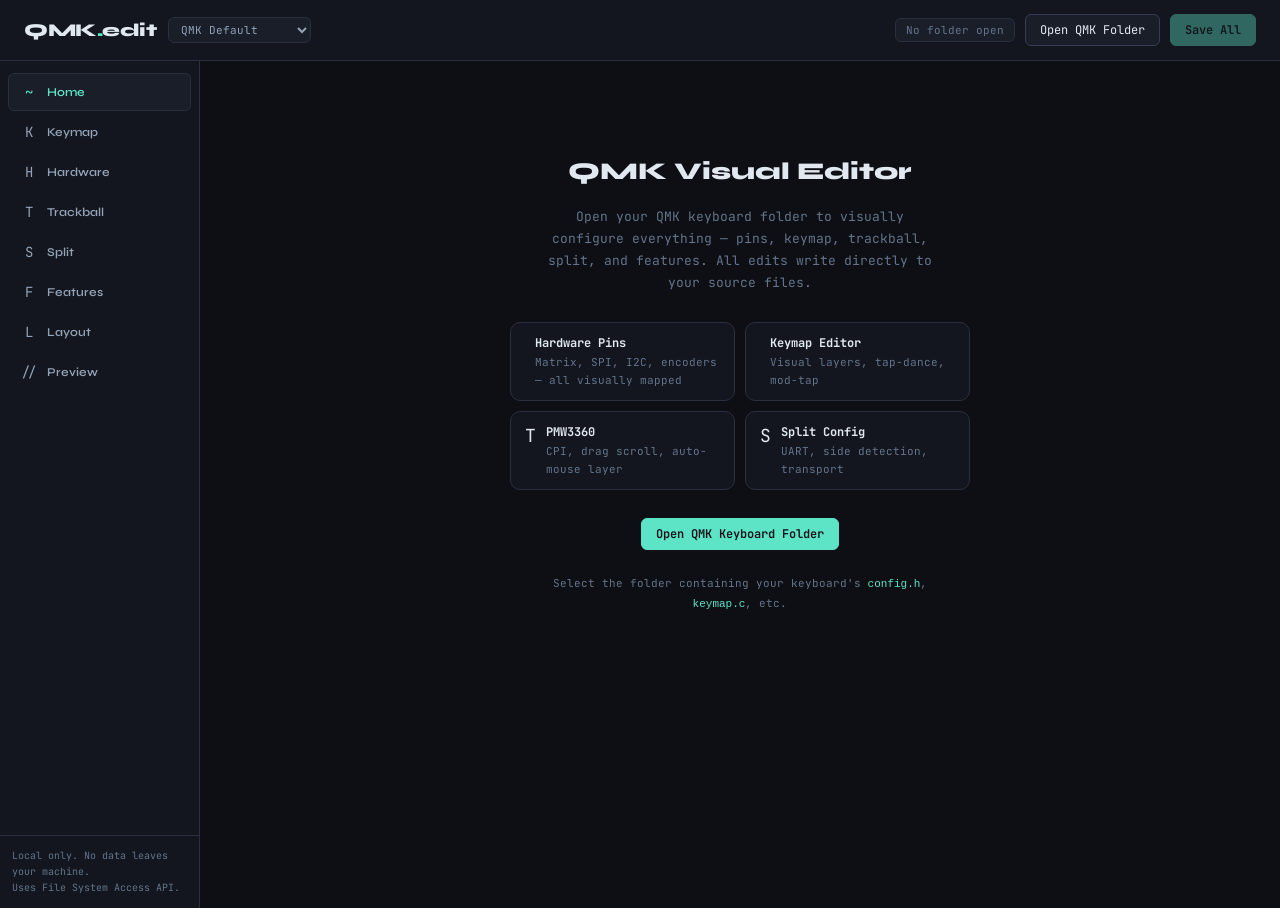
==== commit 85b9319d: "add themed qmk_configurator" ====
--- a/qmk_configurator/index.html
+++ b/qmk_configurator/index.html
@@ -4,12 +4,36 @@
 <meta charset="UTF-8">
 <meta name="viewport" content="width=device-width, initial-scale=1.0">
 <title>QMK Visual Editor</title>
+<link rel="stylesheet" id="ds-link" href="design_systems/default.css">
 <link rel="stylesheet" href="styles.css">
+<script>
+  (function () {
+    const saved = localStorage.getItem('qmk-ds') || 'default';
+    document.getElementById('ds-link').href = 'design_systems/' + saved + '.css';
+    window.__qmkDS = saved;
+  })();
+</script>
 </head>
 <body>
 
 <header>
-  <div class="logo">QMK<span>.</span>edit</div>
+  <div style="display:flex;align-items:center;gap:12px">
+    <div class="logo">QMK<span>.</span>edit</div>
+    <select id="dsPicker" style="background:var(--surface2);border:1px solid var(--border);border-radius:var(--radius);color:var(--text2);font-family:var(--font-mono);font-size:11px;padding:4px 8px;cursor:pointer;">
+      <optgroup label="QMK">
+        <option value="default">QMK Default</option>
+        <option value="warm">QMK Warm</option>
+      </optgroup>
+      <optgroup label="GR">
+        <option value="gr-lime">GR Lime</option>
+        <option value="gr-cyan">GR Cyan</option>
+        <option value="gr-yellow">GR Yellow</option>
+        <option value="gr-pink">GR Pink</option>
+        <option value="gr-purple">GR Purple</option>
+        <option value="gr-mint">GR Mint</option>
+      </optgroup>
+    </select>
+  </div>
   <div class="header-actions">
     <div class="folder-badge" id="folderBadge">No folder open</div>
     <button class="btn" id="openFolderBtn">Open QMK Folder</button>
@@ -1044,5 +1068,16 @@
 <script src="js/filesystem.js"></script>
 <script src="js/preview.js"></script>
 <script src="js/main.js"></script>
+<script>
+  (function () {
+    const link = document.getElementById('ds-link');
+    const picker = document.getElementById('dsPicker');
+    picker.value = window.__qmkDS;
+    picker.addEventListener('change', function () {
+      link.href = 'design_systems/' + picker.value + '.css';
+      localStorage.setItem('qmk-ds', picker.value);
+    });
+  })();
+</script>
 </body>
 </html>
--- a/qmk_configurator/design_systems/default.css
+++ b/qmk_configurator/design_systems/default.css
@@ -0,0 +1,657 @@
+@import url('https://fonts.googleapis.com/css2?family=JetBrains+Mono:wght@300;400;500;600;700&family=Syne:wght@400;600;700;800&display=swap');
+
+/* ╔══════════════════════════════════════════════════════════╗
+   ║  QMK Configurator — Design System                        ║
+   ║  Source of truth for tokens and components.              ║
+   ║  Import this file to apply the theme.                    ║
+   ╚══════════════════════════════════════════════════════════╝ */
+
+/* ── TOKENS ──────────────────────────────────────────────── */
+:root {
+  /* Surfaces */
+  --bg:        #0d0f14;
+  --surface:   #13161e;
+  --surface2:  #1a1e29;
+  --surface3:  #222736;
+
+  /* Borders */
+  --border:    #2a2f3f;
+  --border2:   #363d52;
+
+  /* Accents */
+  --accent:    #5de4c7;
+  --accent2:   #7b9ef0;
+  --accent3:   #f0a86b;
+  --danger:    #f06b6b;
+
+  /* Text */
+  --text:      #e2e8f0;
+  --text2:     #94a3b8;
+  --text3:     #64748b;
+
+  /* Key-specific */
+  --key-bg:     #1e2433;
+  --key-border: #2e3649;
+  --key-hover:  #252d3f;
+  --key-active: #5de4c720;
+
+  /* Shape */
+  --radius:    6px;
+  --radius-lg: 10px;
+
+  /* Typography */
+  --font-mono: 'JetBrains Mono', monospace;
+  --font-ui:   'Syne', sans-serif;
+}
+
+/* ── RESET ───────────────────────────────────────────────── */
+*, *::before, *::after { box-sizing: border-box; margin: 0; padding: 0; }
+
+body {
+  background: var(--bg);
+  color: var(--text);
+  font-family: var(--font-mono);
+  font-size: 13px;
+  min-height: 100vh;
+  overflow-x: hidden;
+}
+
+/* ── SCROLLBAR ───────────────────────────────────────────── */
+::-webkit-scrollbar { width: 6px; height: 6px; }
+::-webkit-scrollbar-track { background: transparent; }
+::-webkit-scrollbar-thumb { background: var(--border2); border-radius: 99px; }
+::-webkit-scrollbar-thumb:hover { background: var(--text3); }
+
+/* ── BUTTONS ─────────────────────────────────────────────── */
+.btn {
+  display: inline-flex;
+  align-items: center;
+  gap: 6px;
+  padding: 7px 14px;
+  border-radius: var(--radius);
+  border: 1px solid var(--border2);
+  background: var(--surface2);
+  color: var(--text);
+  font-family: var(--font-mono);
+  font-size: 12px;
+  cursor: pointer;
+  transition: all 0.15s;
+  white-space: nowrap;
+}
+.btn:hover { background: var(--surface3); border-color: var(--border2); }
+.btn-accent { background: var(--accent); color: #0d0f14; border-color: var(--accent); font-weight: 600; }
+.btn-accent:hover { background: #4dd1b5; border-color: #4dd1b5; }
+.btn-danger { border-color: var(--danger); color: var(--danger); }
+.btn-danger:hover { background: var(--danger)15; }
+.btn-sm { padding: 4px 10px; font-size: 11px; }
+.btn:disabled { opacity: 0.4; cursor: not-allowed; }
+
+/* ── FORM ELEMENTS ───────────────────────────────────────── */
+label {
+  font-size: 11px;
+  color: var(--text3);
+  font-weight: 500;
+  text-transform: uppercase;
+  letter-spacing: 0.5px;
+}
+label .required { color: var(--danger); margin-left: 2px; }
+label .hint {
+  font-size: 10px;
+  color: var(--text3);
+  text-transform: none;
+  letter-spacing: 0;
+  font-weight: 400;
+  margin-left: 4px;
+}
+
+input[type="text"],
+input[type="number"],
+select,
+textarea {
+  background: var(--surface2);
+  border: 1px solid var(--border);
+  border-radius: var(--radius);
+  color: var(--text);
+  font-family: var(--font-mono);
+  font-size: 12px;
+  padding: 8px 10px;
+  transition: border-color 0.15s;
+  width: 100%;
+}
+input:focus, select:focus, textarea:focus { outline: none; border-color: var(--accent); }
+input::placeholder { color: var(--text3); }
+select option { background: var(--surface2); }
+textarea { resize: vertical; min-height: 80px; line-height: 1.6; }
+
+/* ── TOGGLE ──────────────────────────────────────────────── */
+.toggle-row {
+  display: flex;
+  align-items: center;
+  justify-content: space-between;
+  padding: 10px 12px;
+  border-radius: var(--radius);
+  background: var(--surface2);
+  border: 1px solid var(--border);
+}
+.toggle-label { display: flex; flex-direction: column; gap: 2px; }
+.toggle-label strong { font-size: 12px; color: var(--text); font-weight: 500; }
+.toggle-label span { font-size: 11px; color: var(--text3); }
+
+.toggle {
+  width: 36px;
+  height: 20px;
+  background: var(--surface3);
+  border-radius: 99px;
+  border: 1px solid var(--border2);
+  cursor: pointer;
+  position: relative;
+  transition: all 0.2s;
+  flex-shrink: 0;
+}
+.toggle::after {
+  content: '';
+  position: absolute;
+  width: 14px; height: 14px;
+  background: var(--text3);
+  border-radius: 50%;
+  top: 2px; left: 2px;
+  transition: all 0.2s;
+}
+.toggle.on { background: var(--accent)30; border-color: var(--accent); }
+.toggle.on::after { background: var(--accent); left: 18px; }
+
+.toggles-grid { display: grid; grid-template-columns: 1fr 1fr; gap: 8px; }
+
+/* ── NAV ITEMS ───────────────────────────────────────────── */
+.nav-item {
+  display: flex;
+  align-items: center;
+  gap: 10px;
+  padding: 9px 12px;
+  border-radius: var(--radius);
+  cursor: pointer;
+  color: var(--text2);
+  transition: all 0.15s;
+  font-size: 12px;
+  border: 1px solid transparent;
+  user-select: none;
+}
+.nav-item:hover { background: var(--surface2); color: var(--text); }
+.nav-item.active { background: var(--surface2); color: var(--accent); border-color: var(--border); }
+.nav-icon { width: 16px; text-align: center; font-size: 14px; }
+.nav-label { font-family: var(--font-ui); font-size: 12px; font-weight: 600; }
+
+/* ── SECTION COMPONENT ───────────────────────────────────── */
+.section {
+  background: var(--surface);
+  border: 1px solid var(--border);
+  border-radius: var(--radius-lg);
+  margin-bottom: 16px;
+  overflow: hidden;
+}
+.section-header {
+  display: flex;
+  align-items: center;
+  justify-content: space-between;
+  padding: 14px 18px;
+  border-bottom: 1px solid var(--border);
+  cursor: pointer;
+  user-select: none;
+}
+.section-header:hover { background: var(--surface2); }
+.section-title {
+  font-family: var(--font-ui);
+  font-size: 13px;
+  font-weight: 700;
+  color: var(--text);
+  display: flex;
+  align-items: center;
+  gap: 8px;
+}
+.section-badge {
+  font-size: 10px;
+  font-family: var(--font-mono);
+  padding: 2px 7px;
+  border-radius: 99px;
+  background: var(--surface3);
+  color: var(--text3);
+  font-weight: 400;
+}
+.section-badge.file { background: var(--accent)20; color: var(--accent); }
+.section-body { padding: 18px; }
+.section-collapsed .section-body { display: none; }
+.chevron { transition: transform 0.2s; color: var(--text3); }
+.section-collapsed .chevron { transform: rotate(-90deg); }
+
+/* ── CHIPS ───────────────────────────────────────────────── */
+.kc-chip {
+  padding: 4px 8px;
+  border-radius: var(--radius);
+  border: 1px solid var(--border);
+  background: var(--surface3);
+  color: var(--text2);
+  font-size: 10px;
+  cursor: pointer;
+  transition: all 0.12s;
+  white-space: nowrap;
+}
+.kc-chip:hover { background: var(--accent)15; border-color: var(--accent); color: var(--accent); }
+
+.cat-btn {
+  padding: 3px 9px;
+  border-radius: 99px;
+  border: 1px solid var(--border);
+  background: var(--surface2);
+  color: var(--text3);
+  font-size: 10px;
+  cursor: pointer;
+  font-family: var(--font-mono);
+  transition: all 0.15s;
+}
+.cat-btn:hover { color: var(--text); }
+.cat-btn.active { background: var(--accent2)20; border-color: var(--accent2); color: var(--accent2); }
+
+.pin-chip {
+  background: var(--surface2);
+  border: 1px solid var(--border);
+  border-radius: var(--radius);
+  padding: 5px 10px;
+  font-size: 11px;
+  color: var(--text2);
+  cursor: pointer;
+  transition: all 0.15s;
+  display: flex;
+  align-items: center;
+  gap: 5px;
+}
+.pin-chip:hover { border-color: var(--border2); color: var(--text); }
+.pin-chip.selected { background: var(--accent)15; border-color: var(--accent); color: var(--accent); }
+.pin-chip .pin-num { color: var(--text3); font-size: 10px; }
+.pin-chip.selected .pin-num { color: var(--accent)80; }
+
+.pin-section-label {
+  font-size: 10px;
+  color: var(--text3);
+  text-transform: uppercase;
+  letter-spacing: 0.5px;
+  padding: 4px 0;
+  border-bottom: 1px solid var(--border);
+  margin-bottom: 4px;
+}
+
+.pp-chip {
+  padding: 4px 8px;
+  border-radius: var(--radius);
+  border: 1px solid var(--border);
+  background: var(--surface2);
+  color: var(--text2);
+  font-size: 10px;
+  cursor: pointer;
+  font-family: var(--font-mono);
+  transition: all 0.12s;
+  white-space: nowrap;
+}
+.pp-chip:hover { background: var(--accent)15; border-color: var(--accent); color: var(--accent); }
+.pp-chip.used { opacity: 0.35; cursor: default; text-decoration: line-through; }
+.pp-chip.used:hover { background: var(--surface2); border-color: var(--border); color: var(--text2); }
+.pp-chip.selected { background: var(--accent)25; border-color: var(--accent); color: var(--accent); }
+
+/* ── LAYER TABS ──────────────────────────────────────────── */
+.layer-tabs { display: flex; gap: 6px; margin-bottom: 16px; flex-wrap: wrap; }
+.layer-tab {
+  padding: 6px 14px;
+  border-radius: var(--radius);
+  border: 1px solid var(--border);
+  background: var(--surface2);
+  color: var(--text2);
+  cursor: pointer;
+  font-family: var(--font-mono);
+  font-size: 11px;
+  transition: all 0.15s;
+}
+.layer-tab:hover { color: var(--text); border-color: var(--border2); }
+.layer-tab.active { background: var(--accent)15; border-color: var(--accent); color: var(--accent); }
+.layer-tab.add-layer { color: var(--text3); border-style: dashed; }
+.layer-tab.add-layer:hover { color: var(--accent); border-color: var(--accent); }
+.layer-tab .remove-layer {
+  margin-left: 6px; font-size: 12px; line-height: 1;
+  color: var(--text3); cursor: pointer; opacity: 0.6; transition: opacity 0.15s, color 0.15s;
+}
+.layer-tab .remove-layer:hover { opacity: 1; color: var(--danger); }
+
+/* ── KEYBOARD / KEYS ─────────────────────────────────────── */
+.keyboard-canvas {
+  background: var(--surface2);
+  border: 1px solid var(--border);
+  border-radius: var(--radius-lg);
+  padding: 20px;
+  margin-bottom: 16px;
+  overflow-x: auto;
+}
+.kb-row { display: flex; gap: 4px; margin-bottom: 4px; }
+
+.key {
+  background: var(--key-bg);
+  border: 1px solid var(--key-border);
+  border-radius: 5px;
+  width: 44px; height: 44px;
+  display: flex;
+  flex-direction: column;
+  align-items: center;
+  justify-content: center;
+  cursor: pointer;
+  transition: all 0.12s;
+  position: relative;
+  flex-shrink: 0;
+  font-size: 9px;
+  color: var(--text2);
+  text-align: center;
+  padding: 2px;
+  line-height: 1.2;
+  user-select: none;
+}
+.key:hover { background: var(--key-hover); border-color: var(--border2); color: var(--text); }
+.key.selected { background: var(--accent)20; border-color: var(--accent); color: var(--accent); }
+.key.wide-1-5  { width: 66px; }
+.key.wide-1-75 { width: 77px; }
+.key.wide-2    { width: 92px; }
+.key.wide-2-25 { width: 103px; }
+.key.wide-2-75 { width: 125px; }
+.key.wide-6-25 { width: 281px; }
+.key.tall-2    { height: 92px; }
+.key-label { font-size: 9px; word-break: break-all; }
+.key-fn { font-size: 8px; color: var(--accent); position: absolute; top: 2px; left: 3px; }
+
+.split-gap { width: 20px; flex-shrink: 0; }
+
+.trackball-vis {
+  width: 44px; height: 44px;
+  border-radius: 50%;
+  background: radial-gradient(circle at 35% 35%, #3a3f55, #1a1e29);
+  border: 2px solid var(--accent)40;
+  display: flex;
+  align-items: center;
+  justify-content: center;
+  font-size: 8px;
+  color: var(--accent);
+  cursor: default;
+  flex-shrink: 0;
+}
+
+/* ── KEY EDITOR ──────────────────────────────────────────── */
+.key-editor {
+  background: var(--surface2);
+  border: 1px solid var(--border);
+  border-radius: var(--radius-lg);
+  padding: 16px;
+}
+.key-editor h3 {
+  font-family: var(--font-ui);
+  font-size: 13px;
+  font-weight: 700;
+  margin-bottom: 14px;
+  color: var(--text2);
+}
+.keycode-search { position: relative; margin-bottom: 12px; }
+.keycode-search input { padding-left: 30px; }
+.keycode-search .search-icon {
+  position: absolute; left: 10px; top: 50%;
+  transform: translateY(-50%); color: var(--text3); font-size: 12px;
+}
+.keycode-categories { display: flex; gap: 6px; flex-wrap: wrap; margin-bottom: 10px; }
+.keycode-grid {
+  display: flex; flex-wrap: wrap; gap: 4px;
+  max-height: 200px; overflow-y: auto;
+}
+
+/* ── CODE PREVIEW ────────────────────────────────────────── */
+.code-preview {
+  background: #0a0c10;
+  border: 1px solid var(--border);
+  border-radius: var(--radius-lg);
+  overflow: hidden;
+}
+.code-preview-header {
+  display: flex;
+  align-items: center;
+  justify-content: space-between;
+  padding: 10px 16px;
+  border-bottom: 1px solid var(--border);
+  background: var(--surface);
+}
+.code-preview-title { font-size: 11px; color: var(--text3); }
+.code-body {
+  padding: 16px;
+  font-family: var(--font-mono);
+  font-size: 11px;
+  line-height: 1.8;
+  overflow-x: auto;
+  white-space: pre;
+  color: var(--text2);
+  max-height: 400px;
+  overflow-y: auto;
+}
+.code-body .kw  { color: #7b9ef0; }
+.code-body .val { color: #5de4c7; }
+.code-body .str { color: #f0a86b; }
+.code-body .cmt { color: #3d4a63; }
+.code-body .num { color: #f06b6b; }
+
+/* ── TOAST ───────────────────────────────────────────────── */
+.toast-container {
+  position: fixed;
+  bottom: 24px; right: 24px;
+  z-index: 9999;
+  display: flex;
+  flex-direction: column;
+  gap: 8px;
+}
+.toast {
+  background: var(--surface);
+  border: 1px solid var(--border);
+  border-radius: var(--radius-lg);
+  padding: 12px 16px;
+  display: flex;
+  align-items: center;
+  gap: 10px;
+  font-size: 12px;
+  animation: slideIn 0.2s ease;
+  max-width: 320px;
+}
+.toast.success { border-color: var(--accent)60; }
+.toast.error   { border-color: var(--danger)60; }
+@keyframes slideIn {
+  from { opacity: 0; transform: translateX(20px); }
+  to   { opacity: 1; transform: translateX(0); }
+}
+
+/* ── INFO / WARN BOXES ───────────────────────────────────── */
+.info-box {
+  background: var(--accent2)10;
+  border: 1px solid var(--accent2)30;
+  border-radius: var(--radius);
+  padding: 10px 12px;
+  font-size: 11px;
+  color: var(--text2);
+  line-height: 1.6;
+  margin-bottom: 12px;
+}
+.warn-box {
+  background: var(--accent3)10;
+  border: 1px solid var(--accent3)30;
+  border-radius: var(--radius);
+  padding: 10px 12px;
+  font-size: 11px;
+  color: var(--text2);
+  line-height: 1.6;
+  margin-bottom: 12px;
+}
+
+/* ── FILE STATUS ─────────────────────────────────────────── */
+.file-status { display: flex; flex-direction: column; gap: 6px; margin-bottom: 16px; }
+.file-item {
+  display: flex;
+  align-items: center;
+  gap: 10px;
+  padding: 8px 12px;
+  background: var(--surface2);
+  border: 1px solid var(--border);
+  border-radius: var(--radius);
+  font-size: 11px;
+}
+.file-dot { width: 7px; height: 7px; border-radius: 50%; background: var(--text3); flex-shrink: 0; }
+.file-dot.ok      { background: var(--accent); }
+.file-dot.missing { background: var(--danger); }
+.file-name { color: var(--text2); font-weight: 500; flex: 1; }
+.file-path { color: var(--text3); font-size: 10px; }
+
+/* ── PINOUT / PIN ROLES ──────────────────────────────────── */
+.pin-role-free        { fill: var(--surface3); stroke: var(--border2); }
+.pin-role-matrix-row  { fill: #1a3a2a; stroke: var(--accent); }
+.pin-role-matrix-col  { fill: #1a2a3a; stroke: var(--accent2); }
+.pin-role-trackball   { fill: #3a2a1a; stroke: var(--accent3); }
+.pin-role-split       { fill: #2a1a3a; stroke: #c084fc; }
+.pin-role-rgb         { fill: #3a1a2a; stroke: #f472b6; }
+.pin-role-encoder     { fill: #1a3a3a; stroke: #34d399; }
+.pin-role-power       { fill: #1f1f1f; stroke: var(--border2); }
+.pin-role-conflict    { fill: #3a1a1a; stroke: var(--danger); }
+
+.pinout-pin { cursor: default; transition: opacity 0.15s; }
+.pinout-pin:hover { opacity: 0.85; }
+.pinout-pin.clickable { cursor: pointer; }
+.pinout-pin.clickable:hover { opacity: 0.75; }
+
+.legend-dot {
+  display: inline-block;
+  width: 10px; height: 10px;
+  border-radius: 2px;
+  margin-right: 5px;
+  vertical-align: middle;
+  border: 1px solid;
+}
+.legend-item {
+  display: flex; align-items: center;
+  font-size: 10px; color: var(--text2);
+  white-space: nowrap;
+}
+
+/* ── MATRIX GRID ─────────────────────────────────────────── */
+.mx-table { border-collapse: separate; border-spacing: 5px; }
+.mx-corner {
+  width: 54px; height: 54px;
+  background: var(--surface3);
+  border-radius: var(--radius);
+  font-size: 10px; color: var(--text3);
+  text-align: center; vertical-align: middle; padding: 4px;
+}
+.mx-col-header {
+  width: 54px; height: 54px;
+  background: var(--accent2)18;
+  border: 1px solid var(--accent2)40;
+  border-radius: var(--radius);
+  text-align: center; vertical-align: middle;
+  cursor: pointer; transition: all 0.15s; position: relative;
+}
+.mx-col-header:hover { background: var(--accent2)30; border-color: var(--accent2); }
+.mx-col-header .col-num { font-size: 9px; color: var(--text3); display: block; }
+.mx-col-header .col-pin { font-size: 11px; color: var(--accent2); font-weight: 600; display: block; }
+.mx-col-header .col-pin.unset { color: var(--text3); font-weight: 400; font-style: italic; }
+.mx-col-header.conflict { background: var(--danger)18 !important; border-color: var(--danger) !important; }
+.mx-col-header.conflict .col-pin { color: var(--danger) !important; }
+
+.mx-row-header {
+  width: 54px; height: 54px;
+  background: var(--accent)18;
+  border: 1px solid var(--accent)40;
+  border-radius: var(--radius);
+  text-align: center; vertical-align: middle;
+  cursor: pointer; transition: all 0.15s;
+}
+.mx-row-header:hover { background: var(--accent)30; border-color: var(--accent); }
+.mx-row-header.conflict { background: var(--danger)18 !important; border-color: var(--danger) !important; }
+.mx-row-header.conflict .row-pin { color: var(--danger) !important; }
+.mx-row-header .row-num { font-size: 9px; color: var(--text3); display: block; }
+.mx-row-header .row-pin { font-size: 11px; color: var(--accent); font-weight: 600; display: block; }
+.mx-row-header .row-pin.unset { color: var(--text3); font-weight: 400; font-style: italic; }
+
+.mx-cell {
+  width: 54px; height: 54px;
+  background: var(--surface2);
+  border: 1px solid var(--border);
+  border-radius: var(--radius);
+  text-align: center; vertical-align: middle;
+  font-size: 9px; color: var(--text3);
+  position: relative; transition: background 0.12s;
+}
+.mx-cell::after { content: '*'; font-size: 14px; color: var(--border2); display: block; line-height: 1; }
+.mx-cell.row-hi  { background: var(--accent)08; }
+.mx-cell.col-hi  { background: var(--accent2)08; }
+.mx-cell.both-hi { background: var(--surface3); border-color: var(--border2); }
+.mx-cell.both-hi::after { color: var(--text2); }
+
+.mx-add-btn { width: 54px; height: 54px; display: flex; align-items: center; justify-content: center; }
+
+/* ── LAYOUT EDITOR ───────────────────────────────────────── */
+.lk {
+  position: absolute;
+  background: var(--key-bg);
+  border: 1.5px solid var(--key-border);
+  border-radius: 5px;
+  cursor: pointer;
+  display: flex;
+  flex-direction: column;
+  align-items: center;
+  justify-content: center;
+  user-select: none;
+  transition: border-color 0.12s, background 0.12s;
+  box-sizing: border-box;
+  overflow: hidden;
+}
+.lk:hover { border-color: var(--border2); background: var(--key-hover); }
+.lk.selected { border-color: var(--accent); background: var(--accent)18; }
+.lk.conflict-dupe {
+  border-color: var(--accent3) !important;
+  background: var(--accent3)18 !important;
+  animation: lk-pulse-amber 1.2s ease-in-out infinite;
+}
+.lk.conflict-dupe .lk-matrix { color: var(--accent3) !important; }
+.lk.selected.conflict-dupe { border-color: var(--accent3); background: var(--accent3)28; }
+@keyframes lk-pulse-amber {
+  0%, 100% { box-shadow: 0 0 0 0 var(--accent3)40; }
+  50%       { box-shadow: 0 0 0 4px var(--accent3)00; }
+}
+.lk.conflict-oob {
+  border-color: var(--danger) !important;
+  background: var(--danger)18 !important;
+  animation: lk-pulse-red 1.2s ease-in-out infinite;
+}
+.lk.conflict-oob .lk-matrix { color: var(--danger) !important; }
+.lk.selected.conflict-oob { border-color: var(--danger); background: var(--danger)28; }
+@keyframes lk-pulse-red {
+  0%, 100% { box-shadow: 0 0 0 0 var(--danger)40; }
+  50%       { box-shadow: 0 0 0 4px var(--danger)00; }
+}
+.lk .lk-matrix { font-size: 8px; color: var(--accent); font-weight: 600; line-height: 1; }
+.lk .lk-label  { font-size: 8px; color: var(--text3); line-height: 1.2; }
+.lk .lk-pos    { font-size: 7px; color: var(--text3); opacity: 0.6; line-height: 1; }
+.lk-drag-hint  { position: absolute; bottom: 2px; right: 3px; font-size: 7px; color: var(--text3); opacity: 0.4; }
+
+.layout-grid-bg {
+  position: absolute; inset: 0;
+  background-image:
+    linear-gradient(var(--border)55 1px, transparent 1px),
+    linear-gradient(90deg, var(--border)55 1px, transparent 1px);
+  background-size: var(--lk-unit) var(--lk-unit);
+  pointer-events: none;
+  border-radius: var(--radius);
+}
+
+/* ── PIN MATRIX GRID ─────────────────────────────────────── */
+.pin-matrix-grid { display: flex; flex-direction: column; gap: 8px; }
+.pin-row { display: flex; gap: 6px; flex-wrap: wrap; }
+
+/* ── UTILITY ─────────────────────────────────────────────── */
+.divider { border: none; border-top: 1px solid var(--border); margin: 16px 0; }
+.row { display: flex; gap: 12px; align-items: flex-start; }
+.col { display: flex; flex-direction: column; gap: 12px; }
+.flex-1 { flex: 1; }
--- a/qmk_configurator/styles.css
+++ b/qmk_configurator/styles.css
@@ -1,845 +1,145 @@
-  @import url('https://fonts.googleapis.com/css2?family=JetBrains+Mono:wght@300;400;500;600;700&family=Syne:wght@400;600;700;800&display=swap');
+/* ── APP LAYOUT ──────────────────────────────────────────── */
+header {
+  display: flex;
+  align-items: center;
+  justify-content: space-between;
+  padding: 14px 24px;
+  background: var(--surface);
+  border-bottom: 1px solid var(--border);
+  position: sticky;
+  top: 0;
+  z-index: 100;
+}
 
-  :root {
-    --bg: #0d0f14;
-    --surface: #13161e;
-    --surface2: #1a1e29;
-    --surface3: #222736;
-    --border: #2a2f3f;
-    --border2: #363d52;
-    --accent: #5de4c7;
-    --accent2: #7b9ef0;
-    --accent3: #f0a86b;
-    --danger: #f06b6b;
-    --text: #e2e8f0;
-    --text2: #94a3b8;
-    --text3: #64748b;
-    --key-bg: #1e2433;
-    --key-border: #2e3649;
-    --key-hover: #252d3f;
-    --key-active: #5de4c720;
-    --radius: 6px;
-    --radius-lg: 10px;
-    --font-mono: 'JetBrains Mono', monospace;
-    --font-ui: 'Syne', sans-serif;
-  }
+.logo {
+  font-family: var(--font-ui);
+  font-size: 18px;
+  font-weight: 800;
+  letter-spacing: -0.5px;
+  color: var(--text);
+}
+.logo span { color: var(--accent); }
 
-  * { box-sizing: border-box; margin: 0; padding: 0; }
+.header-actions { display: flex; gap: 10px; align-items: center; }
 
-  body {
-    background: var(--bg);
-    color: var(--text);
-    font-family: var(--font-mono);
-    font-size: 13px;
-    min-height: 100vh;
-    overflow-x: hidden;
-  }
+.folder-badge {
+  font-size: 11px;
+  color: var(--text3);
+  background: var(--surface2);
+  border: 1px solid var(--border);
+  border-radius: var(--radius);
+  padding: 4px 10px;
+  font-family: var(--font-mono);
+  max-width: 260px;
+  overflow: hidden;
+  text-overflow: ellipsis;
+  white-space: nowrap;
+}
 
-  /* ── HEADER ── */
-  header {
-    display: flex;
-    align-items: center;
-    justify-content: space-between;
-    padding: 14px 24px;
-    background: var(--surface);
-    border-bottom: 1px solid var(--border);
-    position: sticky;
-    top: 0;
-    z-index: 100;
-  }
+.app-layout {
+  display: flex;
+  height: calc(100vh - 53px);
+}
 
-  .logo {
-    font-family: var(--font-ui);
-    font-size: 18px;
-    font-weight: 800;
-    letter-spacing: -0.5px;
-    color: var(--text);
-  }
-  .logo span { color: var(--accent); }
+/* ── SIDEBAR ─────────────────────────────────────────────── */
+.sidebar {
+  width: 200px;
+  min-width: 200px;
+  background: var(--surface);
+  border-right: 1px solid var(--border);
+  display: flex;
+  flex-direction: column;
+  overflow: hidden;
+}
+.sidebar-nav {
+  display: flex;
+  flex-direction: column;
+  padding: 12px 8px;
+  gap: 2px;
+  flex: 1;
+}
+.sidebar-footer {
+  padding: 12px;
+  border-top: 1px solid var(--border);
+}
 
-  .header-actions { display: flex; gap: 10px; align-items: center; }
+/* ── MAIN CONTENT ────────────────────────────────────────── */
+.main {
+  flex: 1;
+  overflow-y: auto;
+  padding: 0;
+}
 
-  .folder-badge {
-    font-size: 11px;
-    color: var(--text3);
-    background: var(--surface2);
-    border: 1px solid var(--border);
-    border-radius: var(--radius);
-    padding: 4px 10px;
-    font-family: var(--font-mono);
-    max-width: 260px;
-    overflow: hidden;
-    text-overflow: ellipsis;
-    white-space: nowrap;
-  }
+.panel {
+  display: none;
+  padding: 28px;
+  max-width: 1100px;
+}
+.panel.active { display: block; }
 
-  /* ── BUTTONS ── */
-  .btn {
-    display: inline-flex;
-    align-items: center;
-    gap: 6px;
-    padding: 7px 14px;
-    border-radius: var(--radius);
-    border: 1px solid var(--border2);
-    background: var(--surface2);
-    color: var(--text);
-    font-family: var(--font-mono);
-    font-size: 12px;
-    cursor: pointer;
-    transition: all 0.15s;
-    white-space: nowrap;
-  }
-  .btn:hover { background: var(--surface3); border-color: var(--border2); }
-  .btn-accent { background: var(--accent); color: #0d0f14; border-color: var(--accent); font-weight: 600; }
-  .btn-accent:hover { background: #4dd1b5; border-color: #4dd1b5; }
-  .btn-danger { border-color: var(--danger); color: var(--danger); }
-  .btn-danger:hover { background: var(--danger)15; }
-  .btn-sm { padding: 4px 10px; font-size: 11px; }
-  .btn:disabled { opacity: 0.4; cursor: not-allowed; }
+.panel-header { margin-bottom: 24px; }
+.panel-title {
+  font-family: var(--font-ui);
+  font-size: 20px;
+  font-weight: 700;
+  color: var(--text);
+  margin-bottom: 4px;
+}
+.panel-subtitle { color: var(--text3); font-size: 12px; }
 
-  /* ── LAYOUT ── */
-  .app-layout {
-    display: flex;
-    height: calc(100vh - 53px);
-  }
+/* ── FORM GRID ───────────────────────────────────────────── */
+.form-grid {
+  display: grid;
+  grid-template-columns: repeat(auto-fill, minmax(200px, 1fr));
+  gap: 14px;
+}
+.form-grid-2 { grid-template-columns: 1fr 1fr; }
+.form-grid-3 { grid-template-columns: 1fr 1fr 1fr; }
 
-  /* ── SIDEBAR ── */
-  .sidebar {
-    width: 200px;
-    min-width: 200px;
-    background: var(--surface);
-    border-right: 1px solid var(--border);
-    display: flex;
-    flex-direction: column;
-    overflow: hidden;
-  }
+.field { display: flex; flex-direction: column; gap: 6px; }
+.field-full { grid-column: 1 / -1; }
 
-  .sidebar-nav {
-    display: flex;
-    flex-direction: column;
-    padding: 12px 8px;
-    gap: 2px;
-    flex: 1;
-  }
+/* ── WELCOME SCREEN ──────────────────────────────────────── */
+.welcome {
+  display: flex;
+  flex-direction: column;
+  align-items: center;
+  justify-content: center;
+  height: 100%;
+  text-align: center;
+  padding: 40px;
+  gap: 20px;
+}
+.welcome-icon { font-size: 48px; margin-bottom: 8px; }
+.welcome h2 {
+  font-family: var(--font-ui);
+  font-size: 24px;
+  font-weight: 800;
+  color: var(--text);
+}
+.welcome p { color: var(--text3); max-width: 400px; line-height: 1.7; }
+.welcome-features {
+  display: grid;
+  grid-template-columns: 1fr 1fr;
+  gap: 10px;
+  max-width: 460px;
+  text-align: left;
+  margin-top: 8px;
+}
+.feature-item {
+  background: var(--surface);
+  border: 1px solid var(--border);
+  border-radius: var(--radius-lg);
+  padding: 12px 14px;
+  display: flex;
+  align-items: flex-start;
+  gap: 10px;
+}
+.feature-icon { font-size: 18px; flex-shrink: 0; }
+.feature-text strong { display: block; font-size: 12px; color: var(--text); margin-bottom: 2px; }
+.feature-text span { font-size: 11px; color: var(--text3); line-height: 1.5; }
 
-  .nav-item {
-    display: flex;
-    align-items: center;
-    gap: 10px;
-    padding: 9px 12px;
-    border-radius: var(--radius);
-    cursor: pointer;
-    color: var(--text2);
-    transition: all 0.15s;
-    font-size: 12px;
-    border: 1px solid transparent;
-    user-select: none;
-  }
-  .nav-item:hover { background: var(--surface2); color: var(--text); }
-  .nav-item.active { background: var(--surface2); color: var(--accent); border-color: var(--border); }
-  .nav-icon { width: 16px; text-align: center; font-size: 14px; }
-  .nav-label { font-family: var(--font-ui); font-size: 12px; font-weight: 600; }
-
-  .sidebar-footer {
-    padding: 12px;
-    border-top: 1px solid var(--border);
-  }
-
-  /* ── MAIN ── */
-  .main {
-    flex: 1;
-    overflow-y: auto;
-    padding: 0;
-  }
-
-  .panel {
-    display: none;
-    padding: 28px;
-    max-width: 1100px;
-  }
-  .panel.active { display: block; }
-
-  .panel-header {
-    margin-bottom: 24px;
-  }
-  .panel-title {
-    font-family: var(--font-ui);
-    font-size: 20px;
-    font-weight: 700;
-    color: var(--text);
-    margin-bottom: 4px;
-  }
-  .panel-subtitle { color: var(--text3); font-size: 12px; }
-
-  /* ── SECTIONS ── */
-  .section {
-    background: var(--surface);
-    border: 1px solid var(--border);
-    border-radius: var(--radius-lg);
-    margin-bottom: 16px;
-    overflow: hidden;
-  }
-
-  .section-header {
-    display: flex;
-    align-items: center;
-    justify-content: space-between;
-    padding: 14px 18px;
-    border-bottom: 1px solid var(--border);
-    cursor: pointer;
-    user-select: none;
-  }
-  .section-header:hover { background: var(--surface2); }
-
-  .section-title {
-    font-family: var(--font-ui);
-    font-size: 13px;
-    font-weight: 700;
-    color: var(--text);
-    display: flex;
-    align-items: center;
-    gap: 8px;
-  }
-  .section-badge {
-    font-size: 10px;
-    font-family: var(--font-mono);
-    padding: 2px 7px;
-    border-radius: 99px;
-    background: var(--surface3);
-    color: var(--text3);
-    font-weight: 400;
-  }
-  .section-badge.file { background: var(--accent)20; color: var(--accent); }
-
-  .section-body { padding: 18px; }
-  .section-collapsed .section-body { display: none; }
-  .chevron { transition: transform 0.2s; color: var(--text3); }
-  .section-collapsed .chevron { transform: rotate(-90deg); }
-
-  /* ── FORM GRID ── */
-  .form-grid {
-    display: grid;
-    grid-template-columns: repeat(auto-fill, minmax(200px, 1fr));
-    gap: 14px;
-  }
-  .form-grid-2 { grid-template-columns: 1fr 1fr; }
-  .form-grid-3 { grid-template-columns: 1fr 1fr 1fr; }
-
-  .field {
-    display: flex;
-    flex-direction: column;
-    gap: 6px;
-  }
-  .field-full { grid-column: 1 / -1; }
-
-  label {
-    font-size: 11px;
-    color: var(--text3);
-    font-weight: 500;
-    text-transform: uppercase;
-    letter-spacing: 0.5px;
-  }
-  label .required { color: var(--danger); margin-left: 2px; }
-  label .hint {
-    font-size: 10px;
-    color: var(--text3);
-    text-transform: none;
-    letter-spacing: 0;
-    font-weight: 400;
-    margin-left: 4px;
-  }
-
-  input[type="text"], input[type="number"], select, textarea {
-    background: var(--surface2);
-    border: 1px solid var(--border);
-    border-radius: var(--radius);
-    color: var(--text);
-    font-family: var(--font-mono);
-    font-size: 12px;
-    padding: 8px 10px;
-    transition: border-color 0.15s;
-    width: 100%;
-  }
-  input:focus, select:focus, textarea:focus {
-    outline: none;
-    border-color: var(--accent);
-  }
-  input::placeholder { color: var(--text3); }
-  select option { background: var(--surface2); }
-  textarea { resize: vertical; min-height: 80px; line-height: 1.6; }
-
-  .toggle-row {
-    display: flex;
-    align-items: center;
-    justify-content: space-between;
-    padding: 10px 12px;
-    border-radius: var(--radius);
-    background: var(--surface2);
-    border: 1px solid var(--border);
-  }
-  .toggle-label {
-    display: flex;
-    flex-direction: column;
-    gap: 2px;
-  }
-  .toggle-label strong { font-size: 12px; color: var(--text); font-weight: 500; }
-  .toggle-label span { font-size: 11px; color: var(--text3); }
-
-  .toggle {
-    width: 36px;
-    height: 20px;
-    background: var(--surface3);
-    border-radius: 99px;
-    border: 1px solid var(--border2);
-    cursor: pointer;
-    position: relative;
-    transition: all 0.2s;
-    flex-shrink: 0;
-  }
-  .toggle::after {
-    content: '';
-    position: absolute;
-    width: 14px;
-    height: 14px;
-    background: var(--text3);
-    border-radius: 50%;
-    top: 2px;
-    left: 2px;
-    transition: all 0.2s;
-  }
-  .toggle.on { background: var(--accent)30; border-color: var(--accent); }
-  .toggle.on::after { background: var(--accent); left: 18px; }
-
-  .toggles-grid {
-    display: grid;
-    grid-template-columns: 1fr 1fr;
-    gap: 8px;
-  }
-
-  /* ── PIN MATRIX ── */
-  .pin-matrix-grid {
-    display: flex;
-    flex-direction: column;
-    gap: 8px;
-  }
-  .pin-row {
-    display: flex;
-    gap: 6px;
-    flex-wrap: wrap;
-  }
-  .pin-chip {
-    background: var(--surface2);
-    border: 1px solid var(--border);
-    border-radius: var(--radius);
-    padding: 5px 10px;
-    font-size: 11px;
-    color: var(--text2);
-    cursor: pointer;
-    transition: all 0.15s;
-    display: flex;
-    align-items: center;
-    gap: 5px;
-  }
-  .pin-chip:hover { border-color: var(--border2); color: var(--text); }
-  .pin-chip.selected { background: var(--accent)15; border-color: var(--accent); color: var(--accent); }
-  .pin-chip .pin-num { color: var(--text3); font-size: 10px; }
-  .pin-chip.selected .pin-num { color: var(--accent)80; }
-
-  .pin-section-label {
-    font-size: 10px;
-    color: var(--text3);
-    text-transform: uppercase;
-    letter-spacing: 0.5px;
-    padding: 4px 0;
-    border-bottom: 1px solid var(--border);
-    margin-bottom: 4px;
-  }
-
-  /* ── KEYMAP ── */
-  .layer-tabs {
-    display: flex;
-    gap: 6px;
-    margin-bottom: 16px;
-    flex-wrap: wrap;
-  }
-  .layer-tab {
-    padding: 6px 14px;
-    border-radius: var(--radius);
-    border: 1px solid var(--border);
-    background: var(--surface2);
-    color: var(--text2);
-    cursor: pointer;
-    font-family: var(--font-mono);
-    font-size: 11px;
-    transition: all 0.15s;
-  }
-  .layer-tab:hover { color: var(--text); border-color: var(--border2); }
-  .layer-tab.active { background: var(--accent)15; border-color: var(--accent); color: var(--accent); }
-  .layer-tab.add-layer { color: var(--text3); border-style: dashed; }
-  .layer-tab.add-layer:hover { color: var(--accent); border-color: var(--accent); }
-  .layer-tab .remove-layer {
-    margin-left: 6px; font-size: 12px; line-height: 1;
-    color: var(--text3); cursor: pointer; opacity: 0.6; transition: opacity 0.15s, color 0.15s;
-  }
-  .layer-tab .remove-layer:hover { opacity: 1; color: var(--danger); }
-
-  .keyboard-canvas {
-    background: var(--surface2);
-    border: 1px solid var(--border);
-    border-radius: var(--radius-lg);
-    padding: 20px;
-    margin-bottom: 16px;
-    overflow-x: auto;
-  }
-
-  .kb-row { display: flex; gap: 4px; margin-bottom: 4px; }
-
-  .key {
-    background: var(--key-bg);
-    border: 1px solid var(--key-border);
-    border-radius: 5px;
-    width: 44px;
-    height: 44px;
-    display: flex;
-    flex-direction: column;
-    align-items: center;
-    justify-content: center;
-    cursor: pointer;
-    transition: all 0.12s;
-    position: relative;
-    flex-shrink: 0;
-    font-size: 9px;
-    color: var(--text2);
-    text-align: center;
-    padding: 2px;
-    line-height: 1.2;
-    user-select: none;
-  }
-  .key:hover { background: var(--key-hover); border-color: var(--border2); color: var(--text); }
-  .key.selected { background: var(--accent)20; border-color: var(--accent); color: var(--accent); }
-  .key.wide-1-5 { width: 66px; }
-  .key.wide-1-75 { width: 77px; }
-  .key.wide-2 { width: 92px; }
-  .key.wide-2-25 { width: 103px; }
-  .key.wide-2-75 { width: 125px; }
-  .key.wide-6-25 { width: 281px; }
-  .key.tall-2 { height: 92px; }
-  .key-label { font-size: 9px; word-break: break-all; }
-  .key-fn { font-size: 8px; color: var(--accent); position: absolute; top: 2px; left: 3px; }
-
-  .split-gap { width: 20px; flex-shrink: 0; }
-
-  .trackball-vis {
-    width: 44px;
-    height: 44px;
-    border-radius: 50%;
-    background: radial-gradient(circle at 35% 35%, #3a3f55, #1a1e29);
-    border: 2px solid var(--accent)40;
-    display: flex;
-    align-items: center;
-    justify-content: center;
-    font-size: 8px;
-    color: var(--accent);
-    cursor: default;
-    flex-shrink: 0;
-  }
-
-  /* ── KEY EDITOR PANEL ── */
-  .key-editor {
-    background: var(--surface2);
-    border: 1px solid var(--border);
-    border-radius: var(--radius-lg);
-    padding: 16px;
-  }
-  .key-editor h3 {
-    font-family: var(--font-ui);
-    font-size: 13px;
-    font-weight: 700;
-    margin-bottom: 14px;
-    color: var(--text2);
-  }
-  .keycode-search {
-    position: relative;
-    margin-bottom: 12px;
-  }
-  .keycode-search input {
-    padding-left: 30px;
-  }
-  .keycode-search .search-icon {
-    position: absolute;
-    left: 10px;
-    top: 50%;
-    transform: translateY(-50%);
-    color: var(--text3);
-    font-size: 12px;
-  }
-
-  .keycode-categories { display: flex; gap: 6px; flex-wrap: wrap; margin-bottom: 10px; }
-  .cat-btn {
-    padding: 3px 9px;
-    border-radius: 99px;
-    border: 1px solid var(--border);
-    background: var(--surface2);
-    color: var(--text3);
-    font-size: 10px;
-    cursor: pointer;
-    font-family: var(--font-mono);
-    transition: all 0.15s;
-  }
-  .cat-btn:hover { color: var(--text); }
-  .cat-btn.active { background: var(--accent2)20; border-color: var(--accent2); color: var(--accent2); }
-
-  .keycode-grid {
-    display: flex;
-    flex-wrap: wrap;
-    gap: 4px;
-    max-height: 200px;
-    overflow-y: auto;
-  }
-  .kc-chip {
-    padding: 4px 8px;
-    border-radius: var(--radius);
-    border: 1px solid var(--border);
-    background: var(--surface3);
-    color: var(--text2);
-    font-size: 10px;
-    cursor: pointer;
-    transition: all 0.12s;
-    white-space: nowrap;
-  }
-  .kc-chip:hover { background: var(--accent)15; border-color: var(--accent); color: var(--accent); }
-
-  /* ── CODE PREVIEW ── */
-  .code-preview {
-    background: #0a0c10;
-    border: 1px solid var(--border);
-    border-radius: var(--radius-lg);
-    overflow: hidden;
-  }
-  .code-preview-header {
-    display: flex;
-    align-items: center;
-    justify-content: space-between;
-    padding: 10px 16px;
-    border-bottom: 1px solid var(--border);
-    background: var(--surface);
-  }
-  .code-preview-title { font-size: 11px; color: var(--text3); }
-  .code-body {
-    padding: 16px;
-    font-family: var(--font-mono);
-    font-size: 11px;
-    line-height: 1.8;
-    overflow-x: auto;
-    white-space: pre;
-    color: var(--text2);
-    max-height: 400px;
-    overflow-y: auto;
-  }
-  .code-body .kw { color: #7b9ef0; }
-  .code-body .val { color: #5de4c7; }
-  .code-body .str { color: #f0a86b; }
-  .code-body .cmt { color: #3d4a63; }
-  .code-body .num { color: #f06b6b; }
-
-  /* ── TOAST ── */
-  .toast-container {
-    position: fixed;
-    bottom: 24px;
-    right: 24px;
-    z-index: 9999;
-    display: flex;
-    flex-direction: column;
-    gap: 8px;
-  }
-  .toast {
-    background: var(--surface);
-    border: 1px solid var(--border);
-    border-radius: var(--radius-lg);
-    padding: 12px 16px;
-    display: flex;
-    align-items: center;
-    gap: 10px;
-    font-size: 12px;
-    animation: slideIn 0.2s ease;
-    max-width: 320px;
-  }
-  .toast.success { border-color: var(--accent)60; }
-  .toast.error { border-color: var(--danger)60; }
-  @keyframes slideIn {
-    from { opacity: 0; transform: translateX(20px); }
-    to { opacity: 1; transform: translateX(0); }
-  }
-
-  /* ── WELCOME ── */
-  .welcome {
-    display: flex;
-    flex-direction: column;
-    align-items: center;
-    justify-content: center;
-    height: 100%;
-    text-align: center;
-    padding: 40px;
-    gap: 20px;
-  }
-  .welcome-icon { font-size: 48px; margin-bottom: 8px; }
-  .welcome h2 {
-    font-family: var(--font-ui);
-    font-size: 24px;
-    font-weight: 800;
-    color: var(--text);
-  }
-  .welcome p { color: var(--text3); max-width: 400px; line-height: 1.7; }
-  .welcome-features {
-    display: grid;
-    grid-template-columns: 1fr 1fr;
-    gap: 10px;
-    max-width: 460px;
-    text-align: left;
-    margin-top: 8px;
-  }
-  .feature-item {
-    background: var(--surface);
-    border: 1px solid var(--border);
-    border-radius: var(--radius-lg);
-    padding: 12px 14px;
-    display: flex;
-    align-items: flex-start;
-    gap: 10px;
-  }
-  .feature-icon { font-size: 18px; flex-shrink: 0; }
-  .feature-text strong { display: block; font-size: 12px; color: var(--text); margin-bottom: 2px; }
-  .feature-text span { font-size: 11px; color: var(--text3); line-height: 1.5; }
-
-  /* ── RP2040 PINOUT ── */
-  .pin-role-free     { fill: var(--surface3); stroke: var(--border2); }
-  .pin-role-matrix-row { fill: #1a3a2a; stroke: var(--accent); }
-  .pin-role-matrix-col { fill: #1a2a3a; stroke: var(--accent2); }
-  .pin-role-trackball   { fill: #3a2a1a; stroke: var(--accent3); }
-  .pin-role-split       { fill: #2a1a3a; stroke: #c084fc; }
-  .pin-role-rgb         { fill: #3a1a2a; stroke: #f472b6; }
-  .pin-role-encoder     { fill: #1a3a3a; stroke: #34d399; }
-  .pin-role-power       { fill: #1f1f1f; stroke: var(--border2); }
-  .pin-role-conflict    { fill: #3a1a1a; stroke: var(--danger); }
-
-  .pinout-pin { cursor: default; transition: opacity 0.15s; }
-  .pinout-pin:hover { opacity: 0.85; }
-  .pinout-pin.clickable { cursor: pointer; }
-  .pinout-pin.clickable:hover { opacity: 0.75; }
-
-  .legend-dot {
-    display: inline-block; width: 10px; height: 10px;
-    border-radius: 2px; margin-right: 5px; vertical-align: middle;
-    border: 1px solid;
-  }
-  .legend-item {
-    display: flex; align-items: center;
-    font-size: 10px; color: var(--text2);
-    white-space: nowrap;
-  }
-
-  /* ── MATRIX GRID ── */
-  .mx-table { border-collapse: separate; border-spacing: 5px; }
-
-  .mx-corner {
-    width: 54px; height: 54px;
-    background: var(--surface3);
-    border-radius: var(--radius);
-    font-size: 10px; color: var(--text3);
-    text-align: center; vertical-align: middle;
-    padding: 4px;
-  }
-
-  .mx-col-header {
-    width: 54px; height: 54px;
-    background: var(--accent2)18;
-    border: 1px solid var(--accent2)40;
-    border-radius: var(--radius);
-    text-align: center; vertical-align: middle;
-    cursor: pointer;
-    transition: all 0.15s;
-    position: relative;
-  }
-  .mx-col-header:hover { background: var(--accent2)30; border-color: var(--accent2); }
-  .mx-col-header .col-num { font-size: 9px; color: var(--text3); display: block; }
-  .mx-col-header .col-pin { font-size: 11px; color: var(--accent2); font-weight: 600; display: block; }
-  .mx-col-header .col-pin.unset { color: var(--text3); font-weight: 400; font-style: italic; }
-
-  .mx-row-header {
-    width: 54px; height: 54px;
-    background: var(--accent)18;
-    border: 1px solid var(--accent)40;
-    border-radius: var(--radius);
-    text-align: center; vertical-align: middle;
-    cursor: pointer;
-    transition: all 0.15s;
-  }
-  .mx-row-header:hover { background: var(--accent)30; border-color: var(--accent); }
-  .mx-row-header.conflict { background: var(--danger)18 !important; border-color: var(--danger) !important; }
-  .mx-row-header.conflict .row-pin { color: var(--danger) !important; }
-  .mx-col-header.conflict { background: var(--danger)18 !important; border-color: var(--danger) !important; }
-  .mx-col-header.conflict .col-pin { color: var(--danger) !important; }
-  .mx-row-header .row-num { font-size: 9px; color: var(--text3); display: block; }
-  .mx-row-header .row-pin { font-size: 11px; color: var(--accent); font-weight: 600; display: block; }
-  .mx-row-header .row-pin.unset { color: var(--text3); font-weight: 400; font-style: italic; }
-
-  .mx-cell {
-    width: 54px; height: 54px;
-    background: var(--surface2);
-    border: 1px solid var(--border);
-    border-radius: var(--radius);
-    text-align: center; vertical-align: middle;
-    font-size: 9px; color: var(--text3);
-    position: relative;
-    transition: background 0.12s;
-  }
-  .mx-cell::after {
-    content: '*';
-    font-size: 14px;
-    color: var(--border2);
-    display: block;
-    line-height: 1;
-  }
-  .mx-cell.row-hi { background: var(--accent)08; }
-  .mx-cell.col-hi { background: var(--accent2)08; }
-  .mx-cell.both-hi { background: var(--surface3); border-color: var(--border2); }
-  .mx-cell.both-hi::after { color: var(--text2); }
-
-  .mx-add-btn {
-    width: 54px; height: 54px;
-    display: flex; align-items: center; justify-content: center;
-  }
-
-  /* Pin picker chips */
-  .pp-chip {
-    padding: 4px 8px;
-    border-radius: var(--radius);
-    border: 1px solid var(--border);
-    background: var(--surface2);
-    color: var(--text2);
-    font-size: 10px;
-    cursor: pointer;
-    font-family: var(--font-mono);
-    transition: all 0.12s;
-    white-space: nowrap;
-  }
-  .pp-chip:hover { background: var(--accent)15; border-color: var(--accent); color: var(--accent); }
-  .pp-chip.used { opacity: 0.35; cursor: default; text-decoration: line-through; }
-  .pp-chip.used:hover { background: var(--surface2); border-color: var(--border); color: var(--text2); }
-  .pp-chip.selected { background: var(--accent)25; border-color: var(--accent); color: var(--accent); }
-
-
-  /* ── LAYOUT EDITOR ── */
-  .lk {
-    position: absolute;
-    background: var(--key-bg);
-    border: 1.5px solid var(--key-border);
-    border-radius: 5px;
-    cursor: pointer;
-    display: flex;
-    flex-direction: column;
-    align-items: center;
-    justify-content: center;
-    user-select: none;
-    transition: border-color 0.12s, background 0.12s;
-    box-sizing: border-box;
-    overflow: hidden;
-  }
-  .lk:hover { border-color: var(--border2); background: var(--key-hover); }
-  .lk.selected  { border-color: var(--accent); background: var(--accent)18; }
-  /* duplicate matrix pos = yellow/amber */
-  .lk.conflict-dupe  { border-color: var(--accent3) !important; background: var(--accent3)18 !important; animation: lk-pulse-amber 1.2s ease-in-out infinite; }
-  .lk.conflict-dupe .lk-matrix { color: var(--accent3) !important; }
-  .lk.selected.conflict-dupe { border-color: var(--accent3); background: var(--accent3)28; }
-  @keyframes lk-pulse-amber {
-    0%, 100% { box-shadow: 0 0 0 0 var(--accent3)40; }
-    50%       { box-shadow: 0 0 0 4px var(--accent3)00; }
-  }
-  /* out of bounds = red */
-  .lk.conflict-oob  { border-color: var(--danger) !important; background: var(--danger)18 !important; animation: lk-pulse-red 1.2s ease-in-out infinite; }
-  .lk.conflict-oob .lk-matrix { color: var(--danger) !important; }
-  .lk.selected.conflict-oob { border-color: var(--danger); background: var(--danger)28; }
-  @keyframes lk-pulse-red {
-    0%, 100% { box-shadow: 0 0 0 0 var(--danger)40; }
-    50%       { box-shadow: 0 0 0 4px var(--danger)00; }
-  }
-  .lk .lk-matrix { font-size: 8px; color: var(--accent); font-weight: 600; line-height:1; }
-  .lk .lk-label  { font-size: 8px; color: var(--text3); line-height:1.2; }
-  .lk .lk-pos    { font-size: 7px; color: var(--text3); opacity:0.6; line-height:1; }
-  .lk-drag-hint  { position:absolute; bottom:2px; right:3px; font-size:7px; color:var(--text3); opacity:0.4; }
-
-  .layout-grid-bg {
-    position: absolute;
-    inset: 0;
-    background-image:
-      linear-gradient(var(--border)55 1px, transparent 1px),
-      linear-gradient(90deg, var(--border)55 1px, transparent 1px);
-    background-size: var(--lk-unit) var(--lk-unit);
-    pointer-events: none;
-    border-radius: var(--radius);
-  }
-
-  /* ── SCROLLBAR ── */
-  ::-webkit-scrollbar { width: 6px; height: 6px; }
-  ::-webkit-scrollbar-track { background: transparent; }
-  ::-webkit-scrollbar-thumb { background: var(--border2); border-radius: 99px; }
-  ::-webkit-scrollbar-thumb:hover { background: var(--text3); }
-
-  /* ── DIVIDER ── */
-  .divider { border: none; border-top: 1px solid var(--border); margin: 16px 0; }
-  .row { display: flex; gap: 12px; align-items: flex-start; }
-  .col { display: flex; flex-direction: column; gap: 12px; }
-  .flex-1 { flex: 1; }
-  .info-box {
-    background: var(--accent2)10;
-    border: 1px solid var(--accent2)30;
-    border-radius: var(--radius);
-    padding: 10px 12px;
-    font-size: 11px;
-    color: var(--text2);
-    line-height: 1.6;
-    margin-bottom: 12px;
-  }
-  .warn-box {
-    background: var(--accent3)10;
-    border: 1px solid var(--accent3)30;
-    border-radius: var(--radius);
-    padding: 10px 12px;
-    font-size: 11px;
-    color: var(--text2);
-    line-height: 1.6;
-    margin-bottom: 12px;
-  }
-
-  .file-status {
-    display: flex;
-    flex-direction: column;
-    gap: 6px;
-    margin-bottom: 16px;
-  }
-  .file-item {
-    display: flex;
-    align-items: center;
-    gap: 10px;
-    padding: 8px 12px;
-    background: var(--surface2);
-    border: 1px solid var(--border);
-    border-radius: var(--radius);
-    font-size: 11px;
-  }
-  .file-dot {
-    width: 7px;
-    height: 7px;
-    border-radius: 50%;
-    background: var(--text3);
-    flex-shrink: 0;
-  }
-  .file-dot.ok { background: var(--accent); }
-  .file-dot.missing { background: var(--danger); }
-  .file-name { color: var(--text2); font-weight: 500; flex: 1; }
-  .file-path { color: var(--text3); font-size: 10px; }
-
-/* ─── Unloaded state ─── */
+/* ── UNLOADED STATE ──────────────────────────────────────── */
 body.app--unloaded .panel:not(#panel-home) {
   opacity: 0.3;
   pointer-events: none;
